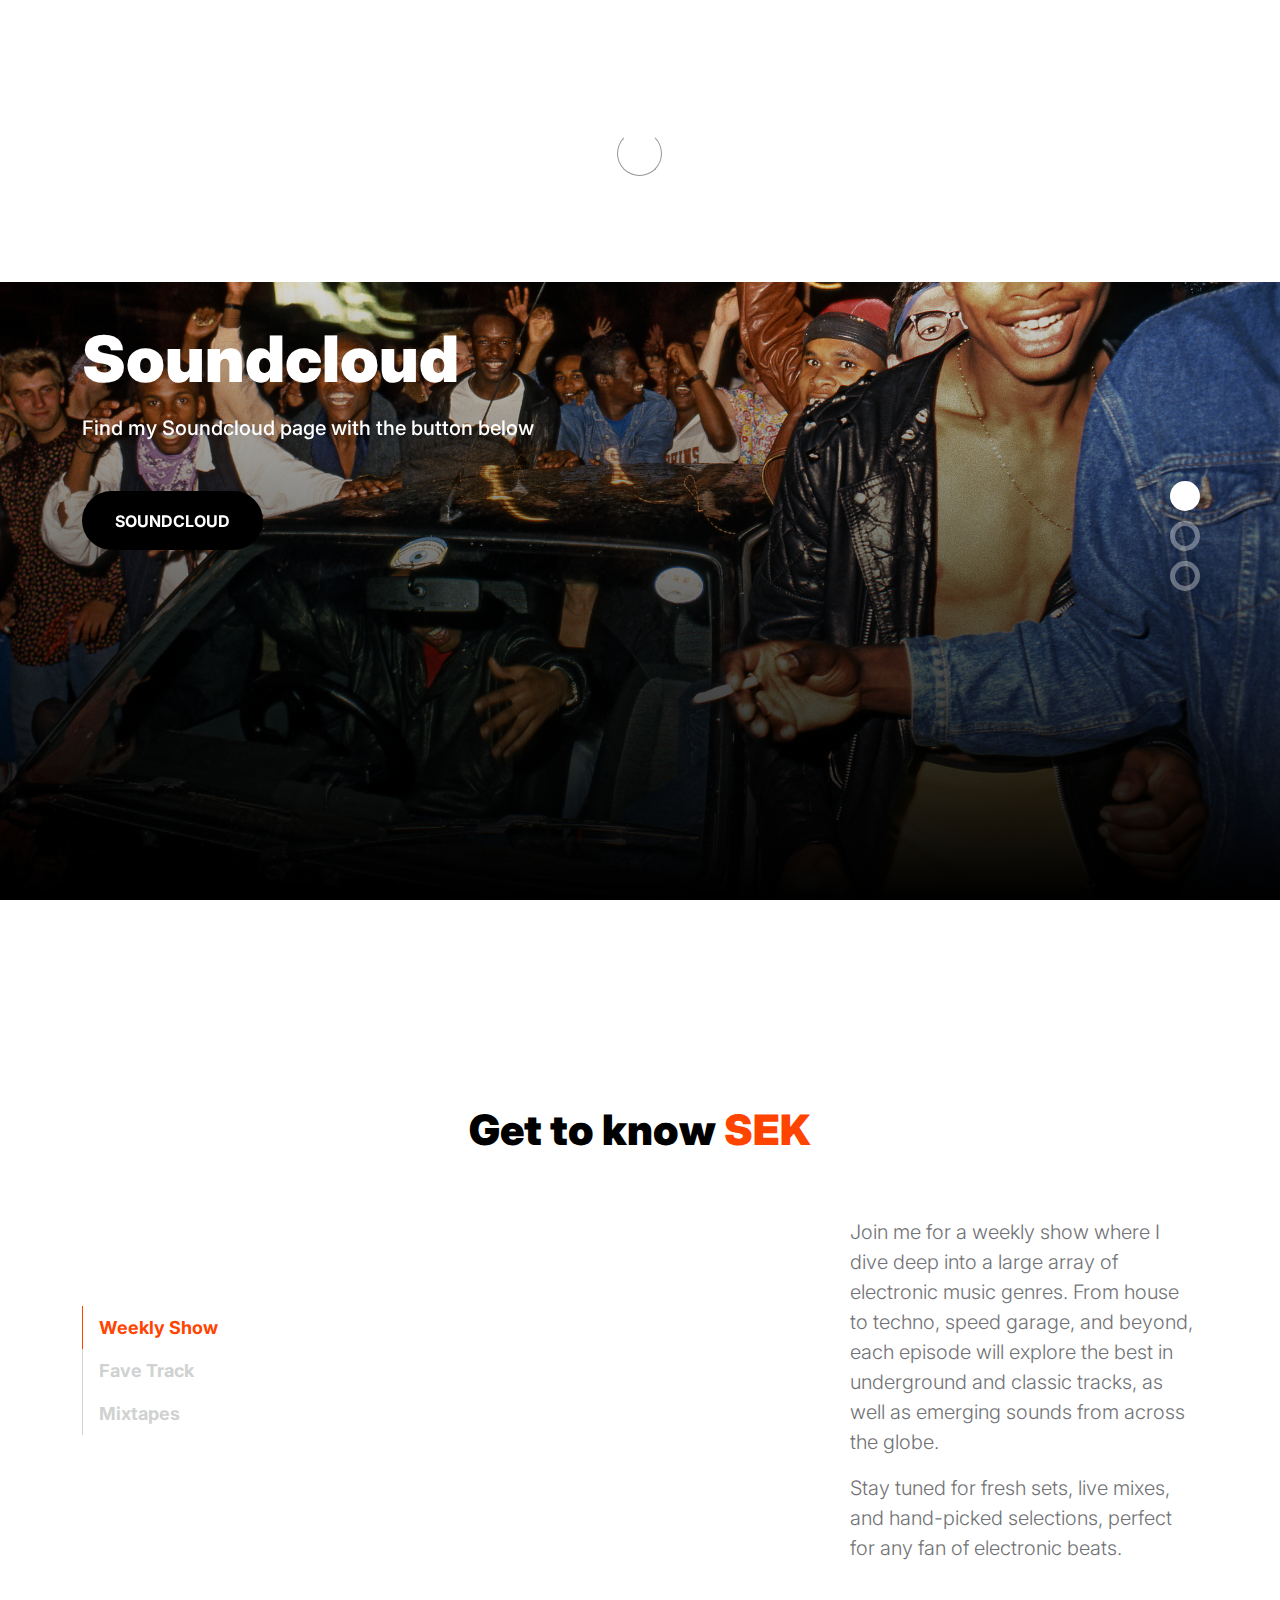
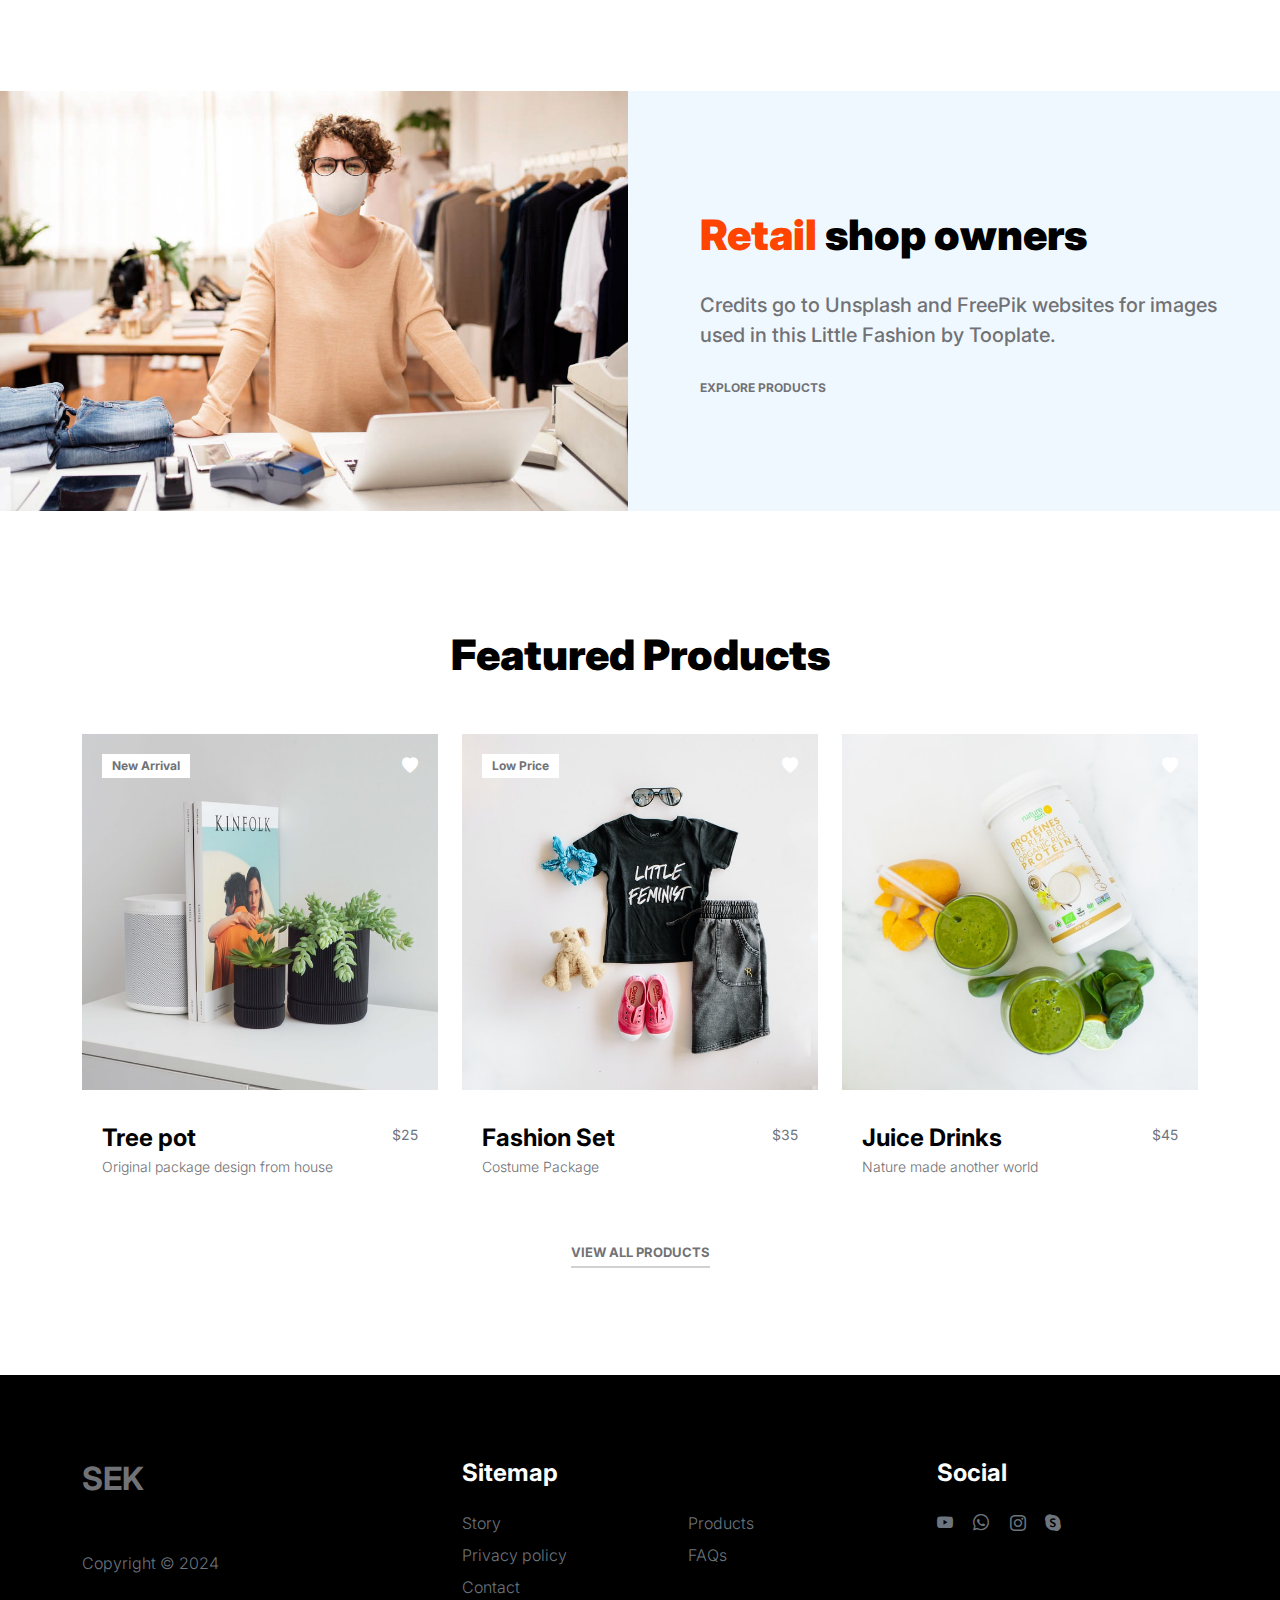
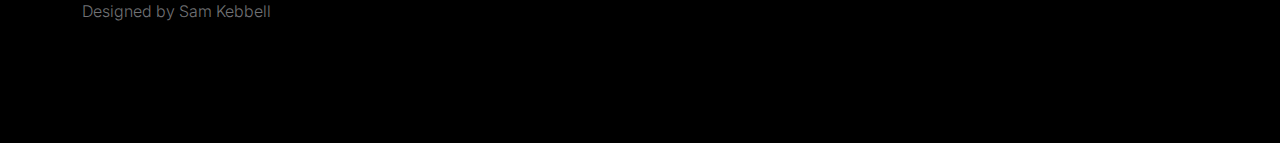
==== index.html @ 6dd2c9bd "Updates" ====
<!doctype html>
<html lang="en">
    <head>
        <meta charset="utf-8">
        <meta name="viewport" content="width=device-width, initial-scale=1">

        <meta name="description" content="">
        <meta name="author" content="">

        <title>My Music Page</title>

        <!-- CSS FILES -->
        <link rel="preconnect" href="https://fonts.googleapis.com">

        <link rel="preconnect" href="https://fonts.gstatic.com" crossorigin>

        <link href="https://fonts.googleapis.com/css2?family=Inter:wght@100;300;400;700;900&display=swap" rel="stylesheet">

        <link href="css/bootstrap.min.css" rel="stylesheet">
        <link href="css/bootstrap-icons.css" rel="stylesheet">

        <link rel="stylesheet" href="css/slick.css"/>

        <link href="css/tooplate-little-fashion.css" rel="stylesheet">
<!--

Tooplate 2127 Little Fashion

https://www.tooplate.com/view/2127-little-fashion

-->
    </head>
    
    <body>

        <section class="preloader">
            <div class="spinner">
                <span class="sk-inner-circle"></span>
            </div>
        </section>
    
        <main>

            <nav class="navbar navbar-expand-lg">
                <div class="container">
                    <button class="navbar-toggler" type="button" data-bs-toggle="collapse" data-bs-target="#navbarNav" aria-controls="navbarNav" aria-expanded="false" aria-label="Toggle navigation">
                        <span class="navbar-toggler-icon"></span>
                    </button>

                    <a class="navbar-brand" href="index.html">
                        <strong><span>SEK</span></strong>
                    </a>

                    <div class="d-lg-none">
                        <a href="sign-in.html" class="bi-person custom-icon me-3"></a>

                        <a href="product-detail.html" class="bi-bag custom-icon"></a>
                    </div>

                    <div class="collapse navbar-collapse" id="navbarNav">
                        <ul class="navbar-nav mx-auto">
                            <li class="nav-item">
                                <a class="nav-link active" href="index.html">Home</a>
                            </li>

                            <li class="nav-item">
                                <a class="nav-link" href="about.html">Story</a>
                            </li>

                            <li class="nav-item">
                                <a class="nav-link" href="products.html">Products</a>
                            </li>

                            <li class="nav-item">
                                <a class="nav-link" href="faq.html">FAQs</a>
                            </li>

                            <li class="nav-item">
                                <a class="nav-link" href="contact.html">Contact</a>
                            </li>
                        </ul>

                        <div class="d-none d-lg-block">
                            <a href="sign-in.html" class="bi-person custom-icon me-3"></a>

                            <a href="product-detail.html" class="bi-bag custom-icon"></a>
                        </div>
                    </div>
                </div>
            </nav>

            <section class="slick-slideshow">   
                <div class="slick-custom">
                    <img src="images/slideshow/1988-Trip_-Street-Party-Car-1.jpg" class="img-fluid" alt="">

                    <div class="slick-bottom">
                        <div class="container">
                            <div class="row">
                                <div class="col-lg-6 col-10">
                                    <section>
                                        <h1 class="slick-title">Soundcloud</h1>
                                    
                                        <p class="lead text-white mt-lg-3 mb-lg-5">Find my Soundcloud page with the button below</p>
                                    
                                        <a href="#" class="btn custom-btn" onclick="window.open('https://soundcloud.com/s_3_k', '_blank'); return false;">Soundcloud</a>
                                    </section>
                                    
                                </div>
                            </div>
                        </div>
                    </div>
                </div>

                <div class="slick-custom">
                    <img src="images/slideshow/first-pearl-jam-show.jpg" class="img-fluid" alt="">

                    <div class="slick-bottom">
                        <div class="container">
                            <div class="row">
                                <div class="col-lg-6 col-10">
                                    <section>
                                    <h1 class="slick-title">Spotify</h1>

                                    <p class="lead text-white mt-lg-3 mb-lg-5">Find my Spotify page with the button below</p>

                                    <a href="#" class="btn custom-btn" onclick="window.open('https://open.spotify.com/user/1151261886?si=0fbe568bf92e4d3b', '_blank'); return false;">Spotify</a>
                                </section>
                                </div>
                            </div>
                        </div>
                    </div>
                </div>

                <div class="slick-custom">
                    <img src="images/slideshow/an-interior-shot-of-a-retro-record-store-with-shelves-filled-with-vinyl-records-from-the-1960s-evoking-nostalgia-and-capturing-the-music-culture-of-the-time-generative-ai-photo.jpeg" class="img-fluid" alt="">

                    <div class="slick-bottom">
                        <div class="container">
                            <div class="row">
                                <div class="col-lg-6 col-10">
                                    <section>
                                    <h1 class="slick-title">Discogs</h1>

                                    <p class="lead text-white mt-lg-3 mb-lg-5">Find my Discogs page with the button below</p>

                                    <a href="#" class="btn custom-btn" onclick="window.open('https://www.discogs.com/user/Ramb0/collection', '_blank'); return false;">Discogs</a>
                                </section>
                                </div>
                            </div>
                        </div>
                    </div>
                </div>

            </section>

            <section class="about section-padding">
                <div class="container">
                    <div class="row">

                        <div class="col-12 text-center">
                            <h2 class="mb-5">Get to know <span>SEK</span></h2>
                        </div>

                        <div class="col-lg-2 col-12 mt-auto mb-auto">
                            <ul class="nav nav-pills mb-5 mx-auto justify-content-center align-items-center" id="pills-tab" role="tablist">
                                <li class="nav-item" role="presentation">
                                    <button class="nav-link active" id="pills-home-tab" data-bs-toggle="pill" data-bs-target="#pills-home" type="button" role="tab" aria-controls="pills-home" aria-selected="true">Weekly Show</button>
                                </li>

                                <li class="nav-item" role="presentation">
                                    <button class="nav-link" id="pills-youtube-tab" data-bs-toggle="pill" data-bs-target="#pills-youtube" type="button" role="tab" aria-controls="pills-youtube" aria-selected="true">Fave Track</button>
                                </li>

                                <li class="nav-item" role="presentation">
                                    <button class="nav-link" id="pills-skill-tab" data-bs-toggle="pill" data-bs-target="#pills-skill" type="button" role="tab" aria-controls="pills-skill" aria-selected="false">Mixtapes</button>
                                </li>
                            </ul>
                        </div>

                        <div class="col-lg-10 col-12">
                            <div class="tab-content mt-2" id="pills-tabContent">
                                <div class="tab-pane fade show active" id="pills-home" role="tabpanel" aria-labelledby="pills-home-tab">

                                    <div class="row">
                                        <div class="col-lg-7 col-12">
                                            <iframe width="100%" height="350" scrolling="no" frameborder="no" allow="autoplay" src="https://w.soundcloud.com/player/?url=https%3A//api.soundcloud.com/playlists/1648347829&color=%233f3933&auto_play=false&hide_related=false&show_comments=true&show_user=true&show_reposts=false&show_teaser=true&visual=true"></iframe>
                                            <div style="font-size: 10px; color: #cccccc; line-break: anywhere; word-break: normal; overflow: hidden; white-space: nowrap; text-overflow: ellipsis; font-family: Interstate, Lucida Grande, Lucida Sans Unicode, Lucida Sans, Garuda, Verdana, Tahoma, sans-serif; font-weight: 100;">

                                            </div>
                                        </div>
                                        

                                        <div class="col-lg-5 col-12">
                                            <div class="d-flex flex-column h-100 ms-lg-4 mt-lg-0 mt-5">

                                                <p>Join me for a weekly show where I dive deep into a large array of electronic music genres. From house to techno, speed garage, and beyond, each episode will explore the best in underground and classic tracks, as well as emerging sounds from across the globe.</p>

                                                <p>Stay tuned for fresh sets, live mixes, and hand-picked selections, perfect for any fan of electronic beats.</p>
                                            </div>
                                        </div>
                                    </div>
                                </div>

                                <div class="tab-pane fade" id="pills-youtube" role="tabpanel" aria-labelledby="pills-youtube-tab">

                                    <div class="row">
                                        <div class="col-lg-7 col-12">
                                            <div class="ratio ratio-16x9">
                                                <iframe width="100%" height="350" src="https://www.youtube.com/embed/EjZq9zsim8I?si=dkfr0LNSSMLpDU8C" title="YouTube video player" frameborder="0" allow="accelerometer; autoplay; clipboard-write; encrypted-media; gyroscope; picture-in-picture; web-share" referrerpolicy="strict-origin-when-cross-origin" allowfullscreen></iframe>
                                            </div>
                                        </div>

                                        <div class="col-lg-5 col-12">
                                            <div class="d-flex flex-column h-100 ms-lg-4 mt-lg-0 mt-5">

                                                <p>Every week, I’ll be sharing my favorite track, handpicked from the latest releases and timeless classics across various electronic music genres.</p>

                                                <p>Stay tuned for fresh sounds, as I update this space with my top track of the week, featuring everything from house and techno to speed garage and beyond.</p>

                                            </div>
                                        </div>
                                    </div>
                                </div>

                                <div class="tab-pane fade" id="pills-skill" role="tabpanel" aria-labelledby="pills-skill-tab">
                                    <div class="row">
                                        <div class="col-lg-7 col-12">
                                            <iframe width="100%" height="350" scrolling="no" frameborder="no" allow="autoplay" src="https://w.soundcloud.com/player/?url=https%3A//api.soundcloud.com/playlists/1855597362&color=%233f3933&auto_play=false&hide_related=false&show_comments=true&show_user=true&show_reposts=false&show_teaser=true&visual=true"></iframe><div style="font-size: 10px; color: #cccccc;line-break: anywhere;word-break: normal;overflow: hidden;white-space: nowrap;text-overflow: ellipsis; font-family: Interstate,Lucida Grande,Lucida Sans Unicode,Lucida Sans,Garuda,Verdana,Tahoma,sans-serif;font-weight: 100;"><a href="https://soundcloud.com/s_3_k" title="sek" target="_blank" style="color: #cccccc; text-decoration: none;">sek</a> · <a href="https://soundcloud.com/s_3_k/sets/more-mixes" title="More Mixes" target="_blank" style="color: #cccccc; text-decoration: none;">More Mixes</a></div>
                                        </div>

                                        <div class="col-lg-5 col-12">
                                            <div class="d-flex flex-column h-100 ms-lg-4 mt-lg-0 mt-5">
                                                

                                                <p>This is a curated selection of my favorite mixes from some of my favorite DJs, producers, and artists.</p>


                                                

                                            </div>
                                        </div>
                                    </div>
                                </div>

                            </div>
                        </div>

                    </div>
                </div>
            </section>

            <section class="front-product">
                <div class="container-fluid p-0">
                    <div class="row align-items-center">

                        <div class="col-lg-6 col-12">
                            <img src="images/retail-shop-owner-mask-social-distancing-shopping.jpg" class="img-fluid" alt="">
                        </div>

                        <div class="col-lg-6 col-12">
                            <div class="px-5 py-5 py-lg-0">
                                
                                <h2 class="mb-4"><span>Retail</span> shop owners</h2>

                                <p class="lead mb-4">Credits go to Unsplash and FreePik websites for images used in this Little Fashion by Tooplate.</p>

                                <a href="products.html" class="custom-link">
                                    Explore Products
                                    <i class="bi-arrow-right ms-2"></i>
                                </a>
                            </div>
                        </div>

                    </div>
                </div>
            </section>

            <section class="featured-product section-padding">
                <div class="container">
                    <div class="row">
                        
                        <div class="col-12 text-center">
                            <h2 class="mb-5">Featured Products</h2>
                        </div>

                        <div class="col-lg-4 col-12 mb-3">
                            <div class="product-thumb">
                                <a href="product-detail.html">
                                    <img src="images/product/evan-mcdougall-qnh1odlqOmk-unsplash.jpeg" class="img-fluid product-image" alt="">
                                </a>

                                <div class="product-top d-flex">
                                    <span class="product-alert me-auto">New Arrival</span>

                                    <a href="#" class="bi-heart-fill product-icon"></a>
                                </div>

                                <div class="product-info d-flex">
                                    <div>
                                        <h5 class="product-title mb-0">
                                            <a href="product-detail.html" class="product-title-link">Tree pot</a>
                                        </h5>

                                        <p class="product-p">Original package design from house</p>
                                    </div>

                                    <small class="product-price text-muted ms-auto mt-auto mb-5">$25</small>
                                </div>
                            </div>
                        </div>

                        <div class="col-lg-4 col-12 mb-3">
                            <div class="product-thumb">
                                <a href="product-detail.html">
                                    <img src="images/product/jordan-nix-CkCUvwMXAac-unsplash.jpeg" class="img-fluid product-image" alt="">
                                </a>

                                <div class="product-top d-flex">
                                    <span class="product-alert">Low Price</span>

                                    <a href="#" class="bi-heart-fill product-icon ms-auto"></a>
                                </div>

                                <div class="product-info d-flex">
                                    <div>
                                        <h5 class="product-title mb-0">
                                            <a href="product-detail.html" class="product-title-link">Fashion Set</a>
                                        </h5>

                                        <p class="product-p">Costume Package</p>
                                    </div>

                                    <small class="product-price text-muted ms-auto mt-auto mb-5">$35</small>
                                </div>
                            </div>
                        </div>

                        <div class="col-lg-4 col-12">
                            <div class="product-thumb">
                                <a href="product-detail.html">
                                    <img src="images/product/nature-zen-3Dn1BZZv3m8-unsplash.jpeg" class="img-fluid product-image" alt="">
                                </a>

                                <div class="product-top d-flex">
                                    <a href="#" class="bi-heart-fill product-icon ms-auto"></a>
                                </div>

                                <div class="product-info d-flex">
                                    <div>
                                        <h5 class="product-title mb-0">
                                            <a href="product-detail.html" class="product-title-link">Juice Drinks</a>
                                        </h5>

                                        <p class="product-p">Nature made another world</p>
                                    </div>

                                    <small class="product-price text-muted ms-auto mt-auto mb-5">$45</small>
                                </div>
                            </div>
                        </div>

                        <div class="col-12 text-center">
                            <a href="products.html" class="view-all">View All Products</a>
                        </div>

                    </div>
                </div>
            </section>

        </main>

        <footer class="site-footer">
            <div class="container">
                <div class="row">

                    <div class="col-lg-3 col-10 me-auto mb-4">
                        <h4 class="text-white mb-3"><a href="index.html">SEK</a></h4>
                        <p class="copyright-text text-muted mt-lg-5 mb-4 mb-lg-0">Copyright © 2024</p>
                        <br>
                        <p class="copyright-text">Designed by Sam Kebbell</p>
                    </div>

                    <div class="col-lg-5 col-8">
                        <h5 class="text-white mb-3">Sitemap</h5>

                        <ul class="footer-menu d-flex flex-wrap">
                            <li class="footer-menu-item"><a href="about.html" class="footer-menu-link">Story</a></li>

                            <li class="footer-menu-item"><a href="#" class="footer-menu-link">Products</a></li>

                            <li class="footer-menu-item"><a href="#" class="footer-menu-link">Privacy policy</a></li>

                            <li class="footer-menu-item"><a href="#" class="footer-menu-link">FAQs</a></li>

                            <li class="footer-menu-item"><a href="#" class="footer-menu-link">Contact</a></li>
                        </ul>
                    </div>

                    <div class="col-lg-3 col-4">
                        <h5 class="text-white mb-3">Social</h5>

                        <ul class="social-icon">

                            <li><a href="#" class="social-icon-link bi-youtube"></a></li>

                            <li><a href="#" class="social-icon-link bi-whatsapp"></a></li>

                            <li><a href="#" class="social-icon-link bi-instagram"></a></li>

                            <li><a href="#" class="social-icon-link bi-skype"></a></li>
                        </ul>
                    </div>

                </div>
            </div>
        </footer>

        <!-- JAVASCRIPT FILES -->
        <script src="js/jquery.min.js"></script>
        <script src="js/bootstrap.bundle.min.js"></script>
        <script src="js/Headroom.js"></script>
        <script src="js/jQuery.headroom.js"></script>
        <script src="js/slick.min.js"></script>
        <script src="js/custom.js"></script>

    </body>
</html>
---- css/tooplate-little-fashion.css ----
/*

Tooplate 2127 Little Fashion

https://www.tooplate.com/view/2127-little-fashion

*/


/*---------------------------------------
  CUSTOM PROPERTIES ( VARIABLES )             
-----------------------------------------*/
:root {
  --white-color:                #FFFFFF;
  --primary-color:              #FF4400;
  --section-bg-color:           #f0f8ff;
  --dark-color:                 #000000;
  --grey-color:                 #d0d1d1;
  --p-color:                    #717275;

  --body-font-family:           'Inter', sans-serif;

  --h5-font-size:               24px;
  --p-font-size:                20px;
  --copyright-text-font-size:   16px;
  --product-link-font-size:     14px;
  --custom-link-font-size:      12px;

  --font-weight-thin:           100;
  --font-weight-light:          300;
  --font-weight-normal:         400;
  --font-weight-bold:           700;
  --font-weight-black:          900;
}

body,
html {
  height: 100%;
}

html {
  scroll-behavior: smooth;
}

@media screen and (prefers-reduced-motion: reduce) {
  html {
    scroll-behavior: auto;
  }
}

body {
    background: var(--white-color);
    font-family: var(--body-font-family);    
    position: relative;
}

/*---------------------------------------
  TYPOGRAPHY               
-----------------------------------------*/

h2,
h3,
h4,
h5,
h6 {
  color: var(--dark-color);
  line-height: inherit;
}

h1,
h2,
h3,
h4,
h5,
h6 {
  font-weight: var(--font-weight-bold);
}

h1,
h2 {
  font-weight: var(--font-weight-black);
}

h1 {
  font-size: 64px;
  line-height: normal;
}

h2 {
  font-size: 42px;
}

h3 {
  font-size: 36px;
}

h4 {
  font-size: 32px;
}

h5 {
  font-size: 24px;
}

h6 {
  font-size: 20px;
}

p {
  color: var(--p-color);
  font-size: var(--p-font-size);
  font-weight: var(--font-weight-light);
}

a, 
button {
  touch-action: manipulation;
  transition: all 0.3s;
}

a {
  color: var(--p-color);
  text-decoration: none;
}

a:hover {
  color: var(--primary-color);
}

.text-primary {
  color: var(--primary-color) !important;
}

::selection {
  background: var(--primary-color);
  color: var(--white-color);
}

/*---------------------------------------
  CUSTOM LINK               
-----------------------------------------*/
.custom-link {
  color: var(--p-color);
  font-size: var(--custom-link-font-size);
  font-weight: var(--font-weight-bold);
  text-transform: uppercase;
  position: relative;
}

.custom-link i {
  position: absolute;
  opacity: 0;
  bottom: 0;
  left: 100%;
  transition: all 0.3s;
  line-height: normal;
}

.custom-link:hover i {
  opacity: 1;
  left: 101%;
}

.lead {
  font-size: 1.25rem;

  font-weight: 500;
}

b,
strong {
  font-weight: var(--font-weight-bold);
}

/*---------------------------------------
  PRE LOADER               
-----------------------------------------*/
.preloader {
  position: fixed;
  top: 0;
  left: 0;
  width: 100%;
  height: 100%;
  z-index: 99999;
  display: flex;
  flex-flow: row nowrap;
  justify-content: center;
  align-items: center;
  background: none repeat scroll 0 0 var(--white-color);
}

.spinner {
  border: 1px solid transparent;
  border-radius: 5px;
  position: relative;
}

.spinner::before {
  content: '';
  box-sizing: border-box;
  position: absolute;
  top: 50%;
  left: 50%;
  width: 45px;
  height: 45px;
  margin-top: -10px;
  margin-left: -23px;
  border-radius: 50%;
  border: 1px solid #959595;
  border-top-color: var(--white-color);
  animation: spinner .9s linear infinite;
}

@keyframes spinner {
  to {transform: rotate(360deg);}
}

/*---------------------------------------
  CUSTOM BUTTON & ICON              
-----------------------------------------*/
.custom-btn {
  background: var(--dark-color);
  border-radius: 50px;
  color: var(--white-color);
  font-size: var(--copyright-text-font-size);
  text-transform: uppercase;
  padding: 16.50px 20px;
}

.social-btn {
  background: transparent;
  border: 1px solid var(--grey-color);
  color: var(--dark-color);
  text-transform: none;
}

.social-btn:hover {
  border-color: transparent;
}

.cart-form-select {
  border-radius: 0;
  padding-top: 15px;
  padding-bottom: 15px;
}

.cart-btn {
  border-radius: 0;
  width: 100%;
  font-size: var(--product-link-font-size);
}

.custom-btn:hover,
.slick-slideshow .custom-btn:hover {
  background: var(--primary-color);
  color: var(--white-color);
}

.custom-icon {
  color: var(--p-color);
  font-size: 24px;
}

.custom-icon {
  display: inline-block;
  vertical-align: middle;
}

.bi-bag.custom-icon {
  font-size: 17px;
}

.featured-icon {
  color: var(--grey-color);
  font-size: 52px;
}

/*---------------------------------------
  DIV SEPARATOR               
-----------------------------------------*/
.div-separator {
  position: relative;
}

.div-separator::before {
  content: "";
  height: 1px;
  background: var(--grey-color);
  display: block;
  width: 100%;
}

.div-separator span {
  position: absolute;
  top: 50%;
  margin-left: -22.5px;
  left: 50%;
  text-align: center;
  background: var(--white-color);
  margin-top: -11px;
  color: var(--dark-color);
  font-weight: var(--font-weight-bold);
  font-size: 14px;
  width: 35px;
  text-transform: uppercase;
}

/*---------------------------------------
  FULL IMAGE               
-----------------------------------------*/
.full-image-img {
  display: block;
  position: absolute;
  z-index: -1;
  right: 0;
  width: 100%;
  bottom: -120px;
  min-width: 650px;
}

@media (min-width: 1600px) {
  .full-image-img {
    bottom: -200px;
  }
}

/*---------------------------------------
  NAVIGATION               
-----------------------------------------*/
.navbar {
  background: var(--white-color);
  position: fixed;
  top: 0;
  right: 0;
  left: 0;
  padding: 25px 0;
  z-index: 2;
  will-change: transform;
  transition: transform 300ms linear;
}

.navbar span, h2 span, h4 span {
	color: var(--primary-color);
}

.navbar.headroom--not-top {
  padding: 20px 0;
}

.headroom--pinned {
  transform: translate(0, 0);
}

.headroom--unpinned {
  transform: translate(0, -150%);
}

.navbar-brand {
  color: var(--dark-color);
  font-size: 24px;
  font-weight: var(--font-weight-light);
  margin: 0;
  padding: 0;
}

.navbar-expand-lg .navbar-nav .nav-link {
  display: inline-block;
  padding: 0;
  margin-right: 1.5rem;
  margin-left: 1.5rem;
}

.nav-link {
  color: var(--p-color);
  font-size: 16px;
  position: relative;
}

.navbar .nav-link::after {
  position: absolute;
  top: 100%;
  left: 0;
  width: 100%;
  height: 2px;
  background: var(--grey-color);
  content: '';
  opacity: 0;
  -webkit-transition: opacity 0.3s, -webkit-transform 0.3s;
  -moz-transition: opacity 0.3s, -moz-transform 0.3s;
  transition: opacity 0.3s, transform 0.3s;
  -webkit-transform: translateY(10px);
  -moz-transform: translateY(10px);
  transform: translateY(10px);
}

.navbar .nav-link.active::after, 
.navbar .nav-link:hover::after {
  opacity: 1;
  -webkit-transform: translateY(0px);
  -moz-transform: translateY(0px);
  transform: translateY(0px);
}

.navbar .nav-link.active,
.navbar .nav-link:hover {
  color: var(--primary-color);
}

.nav-link:focus, 
.nav-link:hover {
  color: var(--p-color);
}

.navbar-toggler {
  border: 0;
  padding: 0;
  cursor: pointer;
  margin: 0;
  width: 30px;
  height: 35px;
  outline: none;
}

.navbar-toggler:focus {
  outline: none;
  box-shadow: none;
}

.navbar-toggler[aria-expanded="true"] .navbar-toggler-icon {
  background: transparent;
}

.navbar-toggler[aria-expanded="true"] .navbar-toggler-icon:before,
.navbar-toggler[aria-expanded="true"] .navbar-toggler-icon:after {
  transition: top 300ms 50ms ease, -webkit-transform 300ms 350ms ease;
  transition: top 300ms 50ms ease, transform 300ms 350ms ease;
  transition: top 300ms 50ms ease, transform 300ms 350ms ease, -webkit-transform 300ms 350ms ease;
  top: 0;
}

.navbar-toggler[aria-expanded="true"] .navbar-toggler-icon:before {
  transform: rotate(45deg);
}

.navbar-toggler[aria-expanded="true"] .navbar-toggler-icon:after {
  transform: rotate(-45deg);
}

.navbar-toggler .navbar-toggler-icon {
  background: var(--dark-color);
  transition: background 10ms 300ms ease;
  display: block;
  width: 30px;
  height: 2px;
  position: relative;
}

.navbar-toggler .navbar-toggler-icon::before,
.navbar-toggler .navbar-toggler-icon::after {
  transition: top 300ms 350ms ease, -webkit-transform 300ms 50ms ease;
  transition: top 300ms 350ms ease, transform 300ms 50ms ease;
  transition: top 300ms 350ms ease, transform 300ms 50ms ease, -webkit-transform 300ms 50ms ease;
  position: absolute;
  right: 0;
  left: 0;
  background: var(--dark-color);
  width: 30px;
  height: 2px;
  content: '';
}

.navbar-toggler .navbar-toggler-icon:before {
  top: -8px;
}

.navbar-toggler .navbar-toggler-icon:after {
  top: 8px;
}

/*---------------------------------------
  SITE HEADER              
-----------------------------------------*/
.site-header {
  background-color: var(--section-bg-color);
  position: relative;
  overflow: hidden;
  margin-top: 86px;
}

.site-header.section-padding {
  padding-top: 7rem;
  padding-bottom: 7rem;
}

.site-header.section-padding-img {
  padding-top: 10rem;
  padding-bottom: 10rem;
}

.header-image {
  position: absolute;
  top: 0;
  right: 0;
  width: 50%;
  height: 100%;
  object-fit: cover;
}

/*---------------------------------------
  SLICK SLIDESHOW               
-----------------------------------------*/
@media (min-width: 992px) {
  .slick-slideshow {
    height: 100vh;
  }
}

.slick-slideshow {
  margin-top: 86px;
}

.slick-title {
  color: var(--white-color);
}

.slick-custom {
  position: relative;
}

.slick-custom img {
  width: 100%;
  object-fit: cover;
}

.slick-bottom {
  background: linear-gradient(to top, var(--dark-color), transparent 90%);
  position: absolute;
  z-index: 2;
  bottom: 0;
  right: 0;
  left: 0;
  width: 100%;
  height: 100%;
}

.slick-bottom .container {
  position: absolute;
  top: 40%;
  left: 50%;
  transform: translate(-50%, -40%);
}

.slick-overlay {
  background: linear-gradient(to top, #000, transparent 120%);
  position: absolute;
  top: 0;
  right: 0;
  bottom: 0;
  left: 0;
}

.slick-slideshow .custom-btn {
  font-weight: var(--font-weight-bold);
  display: inline-block;
  padding-right: 32px;
  padding-left: 32px;
}

@media (min-width: 576px) {
  .slick-slideshow .slick-dots {
    max-width: 540px;
  }
}

@media (min-width: 768px) {
  .slick-slideshow .slick-dots {
    max-width: 720px;
  }
}

@media (min-width: 992px) {
  .slick-slideshow .slick-dots {
    max-width: 960px;
  }
}

@media (min-width: 1200px) {
  .slick-slideshow .slick-dots {
    max-width: 1140px;
  }
}

@media (min-width: 1400px) {
  .slick-slideshow .slick-dots {
    max-width: 1320px;
  }
}

.slick-slideshow .slick-dots {
  position: absolute;
  z-index: 2;
  top: 50%;
  left: 0;
  right: 0;
  transform: translate(0, -50%);
  margin: 0 auto;
  padding: 0;
}

.slick-slideshow .slick-dots li {
  background: transparent;
  border: 5px solid rgba(255, 255, 255, 0.35);
  border-radius: 100%;
  display: block;
  width: 30px;
  height: 30px;
  margin: 10px;
  padding: 5px;
  margin-left: auto;
  cursor: pointer;
}

.slick-slideshow .slick-dots button {
  background: transparent;
  border: none;
  color: transparent;
  display: block;
  width: 100%;
  height: 0;
  margin: 0;
  padding: 0;
  outline: none;
  height: 0;
}

.slick-slideshow .slick-dots li:hover,
.slick-slideshow .slick-dots .slick-active {
  background: var(--white-color);
}

/*---------------------------------------
  CUSTOM CIRCLE IMAGES               
-----------------------------------------*/

.custom-circle-image {
  border-radius: 100px;
  width: 55px;
  height: 55px;
}

.custom-circle-image.team-image {
  width: 85px;
  height: 85px;
}

/*---------------------------------------
  TESTIMONIAL               
-----------------------------------------*/
.slick-testimonial .slick-list,
.slick-testimonial .slick-track {
  height: 100%;
}

.slick-testimonial {
  margin: auto;
}

.slick-testimonial-caption {
  quotes: '❝' '❞';
  position: relative;
  padding: 5rem 7rem;
}

.slick-testimonial-caption::before {
  content: open-quote;
  display: inline-block;
  color: var(--primary-color);
  font-family: auto;
  font-size: 100px;
  height: 0;
  position: absolute;
  top: 0;
  left: 0;
}

.slick-testimonial .slick-dots {
  text-align: center;
}

.slick-testimonial .slick-dots li {
  background: var(--grey-color);
  display: inline-block;
  vertical-align: top;
  width: 16%;
  height: 1px;
}

.slick-testimonial .slick-dots button {
  background: transparent;
  border: none;
  color: transparent;
  display: block;
  width: 100%;
  height: 0;
  margin: 0;
  padding: 0;
}

.slick-testimonial .slick-dots li:hover,
.slick-testimonial .slick-dots .slick-active {
  background: var(--dark-color);
}

/*---------------------------------------
  SECTION               
-----------------------------------------*/
section {
  content-visibility: auto;
  contain-intrinsic-size: 700px;
}

.section-padding {
  padding-top: 7rem;
  padding-bottom: 7rem;
}

.featured {
  background: var(--section-bg-color);
}

/*---------------------------------------
  ABOUT               
-----------------------------------------*/
.about .nav-pills .nav-item {
  width: 100%;
}

.about .nav-pills .nav-link {
  color: var(--grey-color);
  font-size: 18px;
  font-weight: var(--font-weight-bold);
  border-left: 1px solid var(--grey-color);
  border-radius: 0;
  padding-right: 0;
}

.about .nav-pills .nav-link:hover,
.about .nav-pills .nav-link.active, 
.about .nav-pills .show>.nav-link {
  background: transparent;
  border-left-color: var(--primary-color);
  color: var(--primary-color);
}

/*---------------------------------------
  FAQ ACCORDION               
-----------------------------------------*/
.accordion-item {
  background-color: transparent;
  border-top: 0;
  border-right: 0;
  border-left: 0;
}

.accordion-button {
  background-color: transparent;
  box-shadow: none;
}

.accordion-button:not(.collapsed) {
  background: transparent;
  box-shadow: none;
}

button:focus:not(:focus-visible) {
  border-color: transparent;
  box-shadow: none;
}

.accordion-body {
  border-top: 1px solid rgba(0,0,0,.125);
}

.accordion-button {
  font-size: 1.5rem;
  font-weight: var(--font-weight-normal);
  padding-top: 1.5rem;
  padding-right: 0;
  padding-bottom: 1.5rem;
  padding-left: 0;
}

.accordion-body {
  padding: 2rem 0;
}

/*---------------------------------------
  TEAM MEMBERS               
-----------------------------------------*/
.team {
  background: var(--grey-color);
}

.team-thumb {
  background: var(--white-color);
  position: relative;
  border-radius: .25rem;
  padding: 42px 32px;
}

.team-info {
  width: 100%;
}

.custom-modal-btn {
  background: var(--grey-color);
  color: var(--white-color);
  position: absolute;
  top: 0;
  right: 0;
  bottom: 0;
  margin: auto 32px;
  width: 42px;
  height: 42px;
}

.modal-body {
  padding: 4rem;
}

.modal-header {
  padding-top: 7rem;
  padding-bottom: 5rem;
}

.modal-header .btn-close {
  position: absolute;
  top: 0;
  right: 0;
  font-size: 24px;
  margin: 32px;
}

#cart-modal .modal-header .btn-close {
  z-index: 2;
  margin: 22px;
}

#cart-modal .modal-header {
  border-bottom: 0;
  padding: 0;
}

#cart-modal .modal-footer {
  padding: 2rem 4rem;
}

/*---------------------------------------
  SKILL - PROGRESS BAR               
-----------------------------------------*/
.skill-thumb strong {
  display: inline-block;
  margin-bottom: 6px;
}

.skill-thumb span {
  color: var(--dark-color);
  font-size: 24px;
  font-weight: var(--font-weight-bold);
}

.skill-thumb .progress {
  background: var(--white-color);
  box-shadow: none;
  border-radius: 100px;
  height: 1px;
  margin-bottom: 16px;
}

.skill-thumb .progress .progress-bar-primary {
  background: var(--grey-color);
}

/*---------------------------------------
  PRODUCT               
-----------------------------------------*/
.front-product {
  background: var(--section-bg-color);
}

.product-thumb {
  background: var(--white-color);
  position: relative;
  transition: all 0.5s ease-out;
}

.product-image {
  transition: all 0.5s ease-out;
}

.product-thumb:hover .product-image {
  box-shadow: 0 1rem 3rem rgba(0,0,0,.175);
}

.product-top {
  position: absolute;
  top: 0;
  right: 0;
  left: 0;
  margin: 20px;
}

.product-info {
  padding: 30px 20px;
}

.product-description,
.product-cart-thumb {
  padding: 0 20px;
}

.product-icon {
  color: var(--white-color);
}

.product-title-link {
  color: var(--dark-color);
}

.product-additional-link {
  display: inline-block;
  vertical-align: top;
  font-size: var(--product-link-font-size);
  margin-top: 32px;
  margin-right: 12px;
}

.product-alert {
  background: var(--white-color);
  color: var(--p-color);
  font-size: var(--custom-link-font-size);
  font-weight: var(--font-weight-bold);
  padding: 3px 10px;
}

.product-p {
  font-size: var(--product-link-font-size);
}

.view-all {
  text-transform: uppercase;
  color: var(--p-color);
  font-size: 13px;
  font-weight: var(--font-weight-bold);
  border-bottom: 2px solid var(--grey-color);
  padding-bottom: 6px;
}

/*---------------------------------------
  CONTACT              
-----------------------------------------*/
.contact-info {
  padding: 40px;
}

.contact-form .form-control {
  border-color: var(--grey-color);
  font-weight: var(--font-weight-normal);
}

.form-floating>label {
  color: var(--grey-color);
  font-weight: var(--font-weight-normal);
}

.contact-form button[type='submit'] {
  background: var(--dark-color);
  border: none;
  border-radius: 100px;
  color: var(--white-color);
  font-weight: var(--font-weight-bold);
  text-transform: uppercase;
  padding: 16px;
}

.contact-form button[type='submit']:hover {
  background: var(--primary-color);
}

/*---------------------------------------
  SITE FOOTER               
-----------------------------------------*/
.site-footer {
  background: var(--dark-color);
  padding-top: 5rem;
  padding-bottom: 5rem;
}

.footer-menu {
  margin: 0;
  padding: 0;
}

.footer-menu-item {
  display: block;
  width: 50%;
}

.footer-menu-link {
  color: #6c757d;
  font-weight: var(--font-weight-light);
  display: inline-block;
  vertical-align: top;
  margin-top: 4px;
  margin-bottom: 4px;
}

.site-footer .social-icon-link {
  margin-top: 4px;
}

.site-footer .social-icon-link:hover,
.footer-menu-link:hover {
  color: var(--white-color);
}

.copyright-text {
  font-size: var(--copyright-text-font-size);
}

/*---------------------------------------
  SOCIAL ICON               
-----------------------------------------*/
.social-icon {
  margin: 0;
  padding: 0;
}

.social-icon li {
  list-style: none;
  display: inline-block;
  vertical-align: top;
}

.social-icon-link {
  color: #6c757d;
  font-size: 1rem;
  display: inline-block;
  vertical-align: top;
  margin-bottom: 4px;
  margin-right: 15px;
}

.social-icon-link:hover {
  color: var(--primary-color);
}

/*---------------------------------------
  RESPONSIVE STYLES               
-----------------------------------------*/
@media screen and (max-width: 1200px) {
  h1 {
    font-size: 62px;
  }
}

@media screen and (max-width: 991px) {
  h1 {
    font-size: 42px;
    margin-bottom: 0;
  }

  h2 {
    font-size: 36px;
  }

  h3 {
    font-size: 32px;
  }

  h4 {
    font-size: 28px;
  }

  h5 {
    font-size: 24px;
  }

  h6 {
    font-size: 20px;
  }

  .lead {
    font-size: 16px;
  }

  .navbar-expand-lg .navbar-nav .nav-link {
    margin-top: 1rem;
  }

  .site-header {
    background-position: bottom;
  }

  #cart-modal .modal-header .btn-close {
    margin: 22px 14px;
  }

  .custom-btn {
    font-size: 14px;
    padding: 13.5px 20px;
  }

  .slick-slideshow .custom-btn {
    padding-right: 27px;
    padding-left: 27px;
  }

  .social-login,
  .div-separator {
    width: 75% !important;
  }

  #cart-modal .modal-footer .row {
    width: 100% !important;
  }

  .site-header.section-padding,
  .section-padding {
    padding-top: 4rem;
    padding-bottom: 4rem;
  }

  .site-header-image.section-padding {
    padding-bottom: 0;
  }

  .header-info {
    padding-top: 50px;
    padding-bottom: 100px;
  }

  .header-image {
    position: relative;
    top: auto;
    bottom: 0;
    left: 0;
    width: auto;
    height: auto;
  }

  .slick-testimonial-caption {
    padding: 6rem 3rem 4rem 3rem;
  }

  .slick-slideshow .slick-dots li {
    width: 25px;
    height: 25px;
  }

  .modal-header {
    padding-top: 6rem;
    padding-bottom: 2rem;
  }

  .modal-body {
    padding: 2rem;
  }

  #cart-modal .modal-footer {
    padding-right: 0;
    padding-left: 0;
  }

  #cart-modal .modal-body {
    padding: 4rem 2rem 2rem 2rem;
  }

  .full-image-img {
    bottom: 0;
  }
}
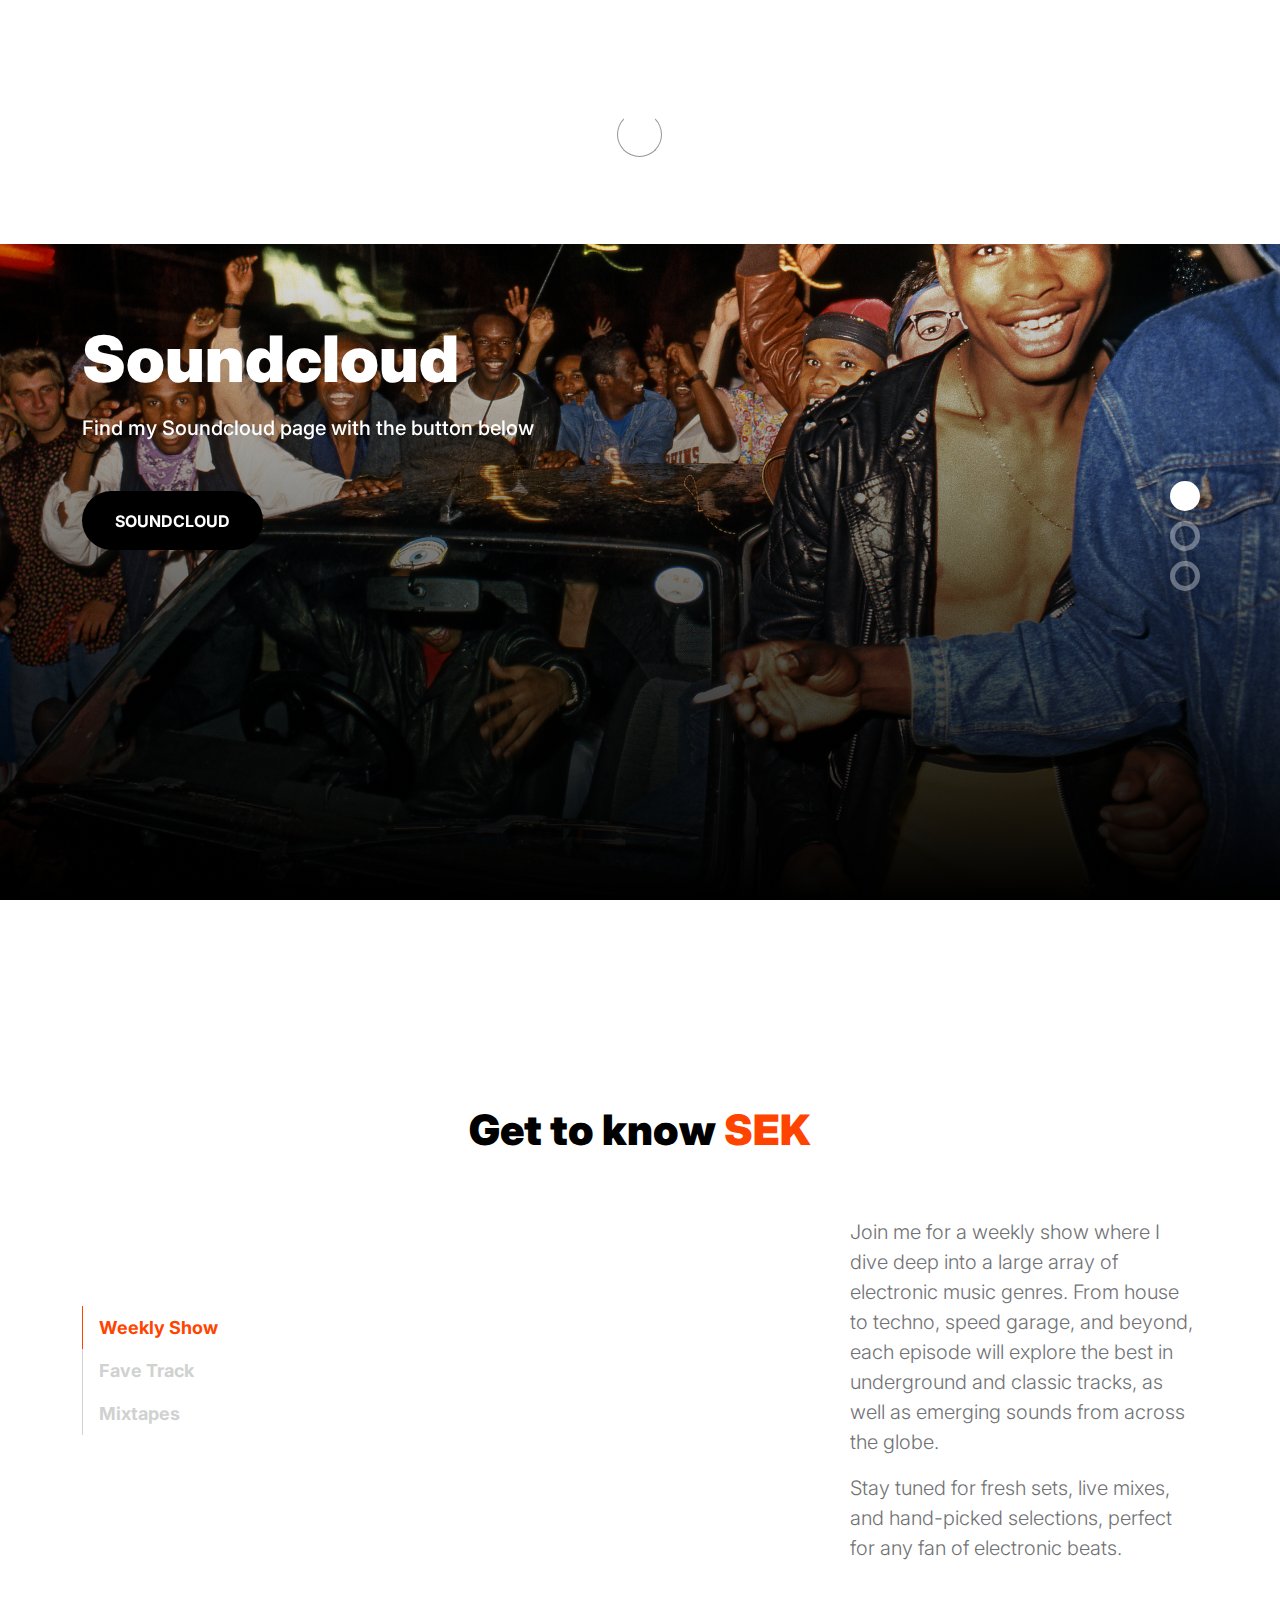
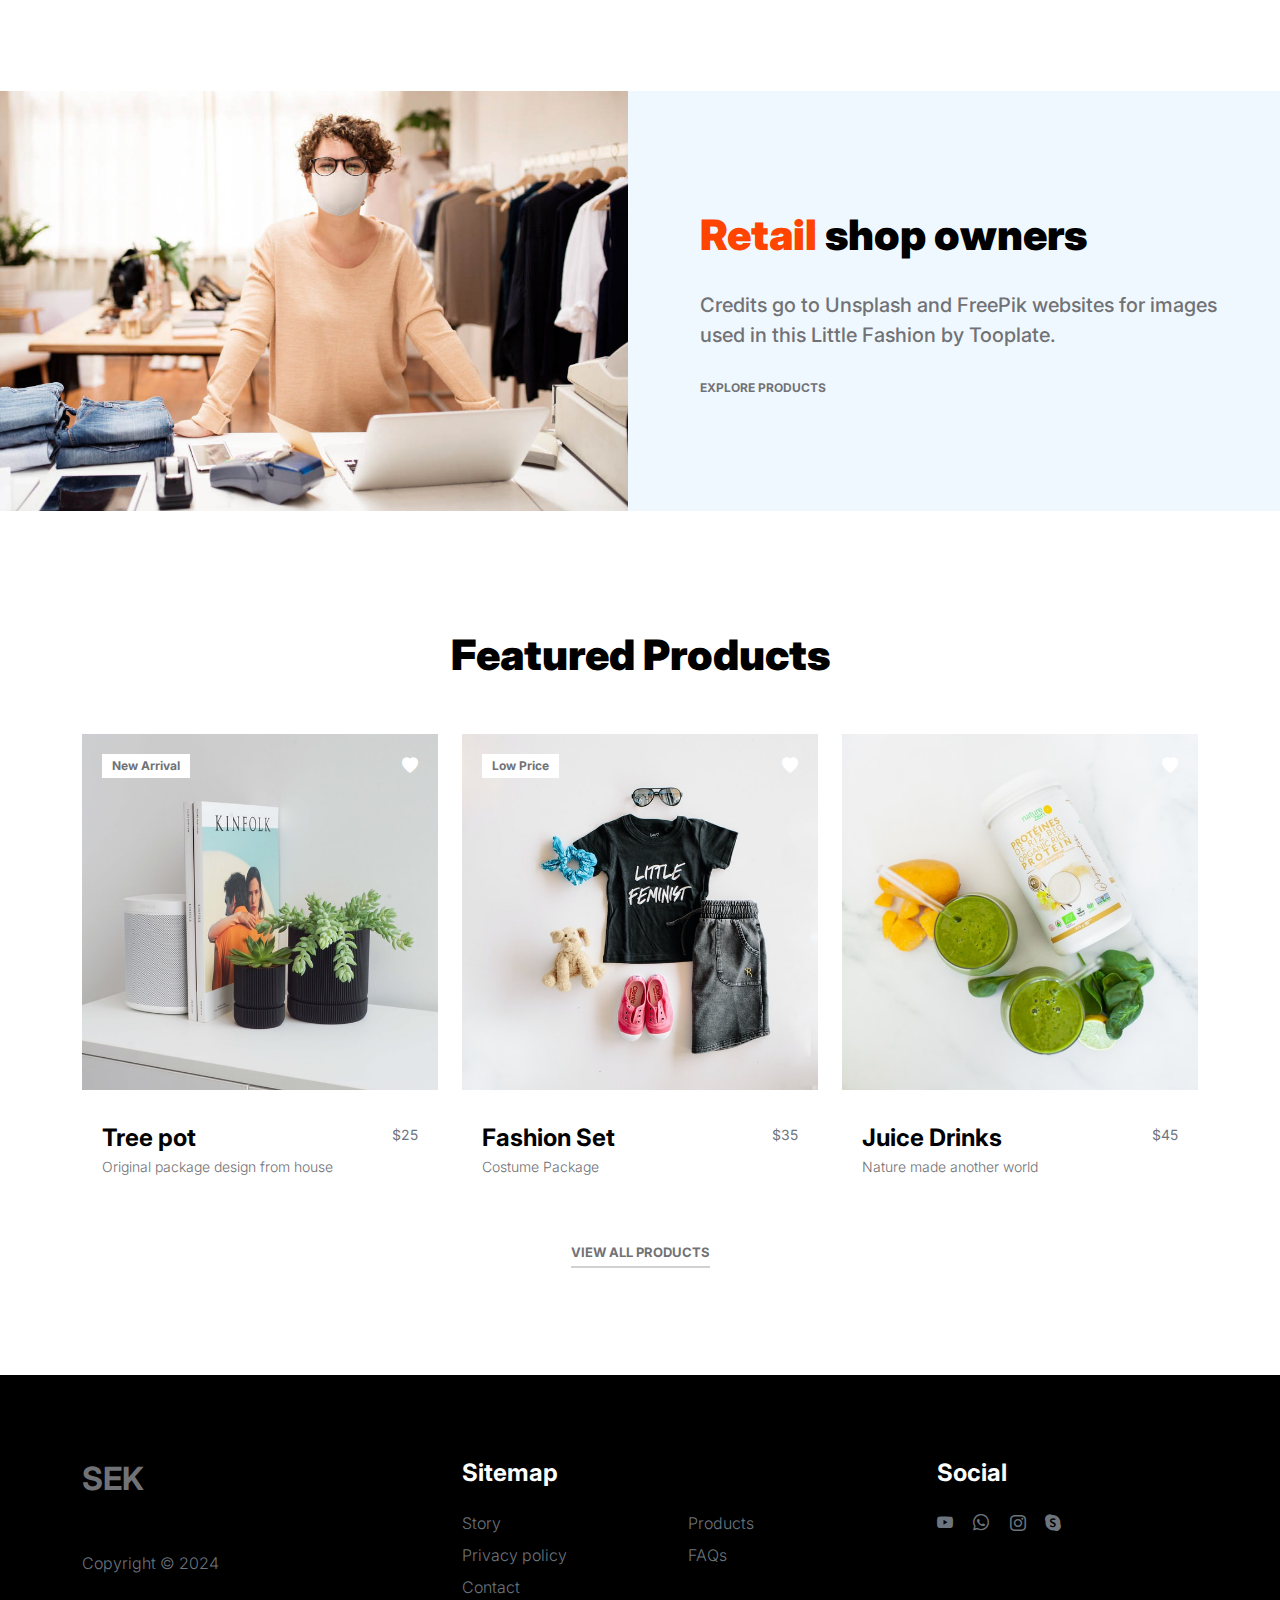
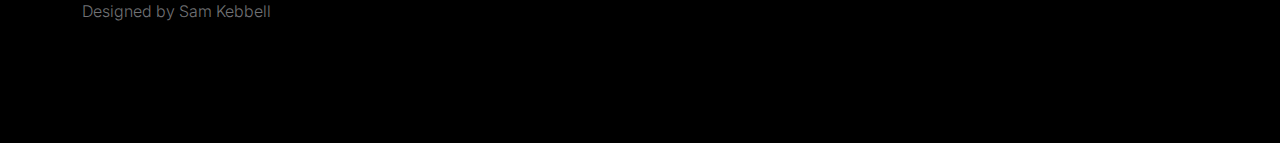
==== commit 73bad066: "Updates" ====
--- a/index.html
+++ b/index.html
@@ -52,7 +52,6 @@
                     </a>
 
                     <div class="d-lg-none">
-                        <a href="sign-in.html" class="bi-person custom-icon me-3"></a>
 
                         <a href="product-detail.html" class="bi-bag custom-icon"></a>
                     </div>
@@ -72,16 +71,11 @@
                             </li>
 
                             <li class="nav-item">
-                                <a class="nav-link" href="faq.html">FAQs</a>
-                            </li>
-
-                            <li class="nav-item">
                                 <a class="nav-link" href="contact.html">Contact</a>
                             </li>
                         </ul>
 
                         <div class="d-none d-lg-block">
-                            <a href="sign-in.html" class="bi-person custom-icon me-3"></a>
 
                             <a href="product-detail.html" class="bi-bag custom-icon"></a>
                         </div>
@@ -232,10 +226,8 @@
                                             <div class="d-flex flex-column h-100 ms-lg-4 mt-lg-0 mt-5">
                                                 
 
-                                                <p>This is a curated selection of my favorite mixes from some of my favorite DJs, producers, and artists.</p>
-
-
-                                                
+                                                <p>Over the years, I've had the privilege of discovering and following some of the most talented DJs, producers, and artists in the electronic music scene.</p>
+                                                <p> This section features a carefully curated selection of my favorite mixes, showcasing the incredible diversity and creativity that these individuals bring to their craft.</p>
 
                                             </div>
                                         </div>
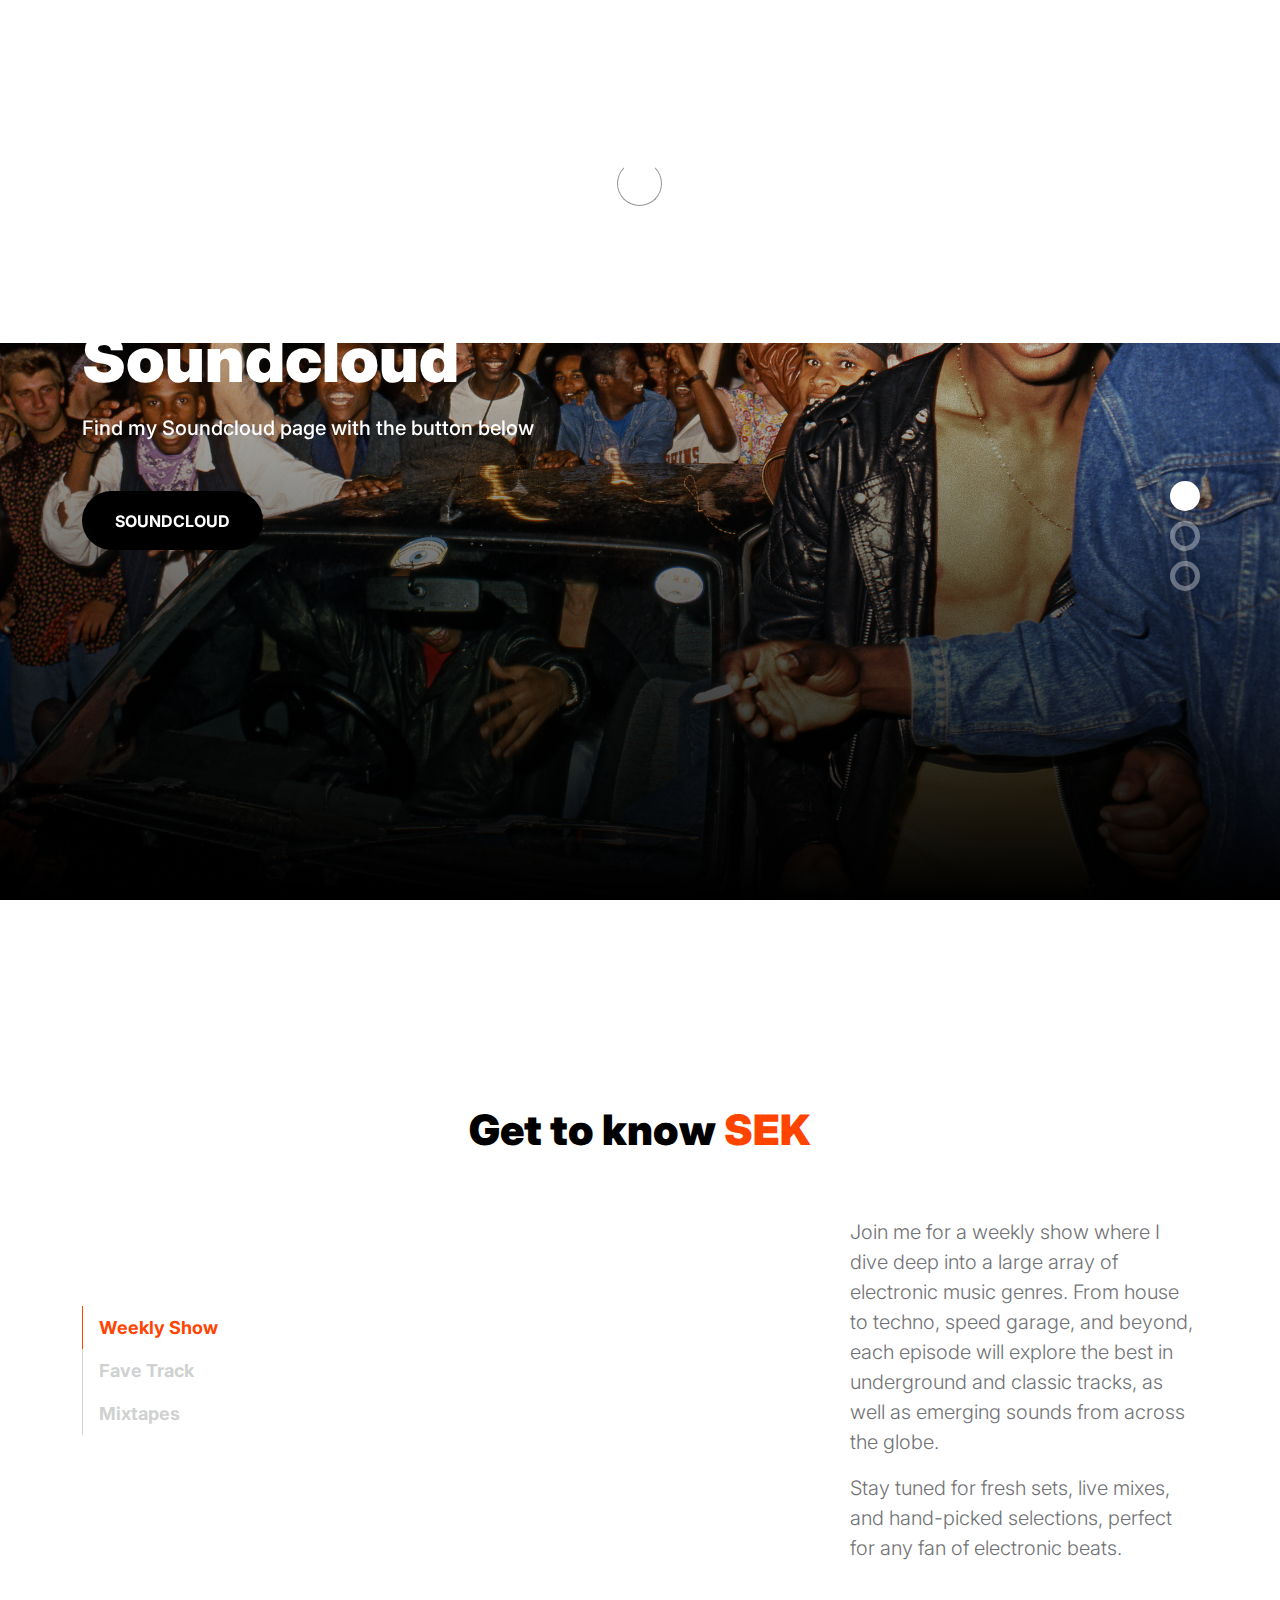
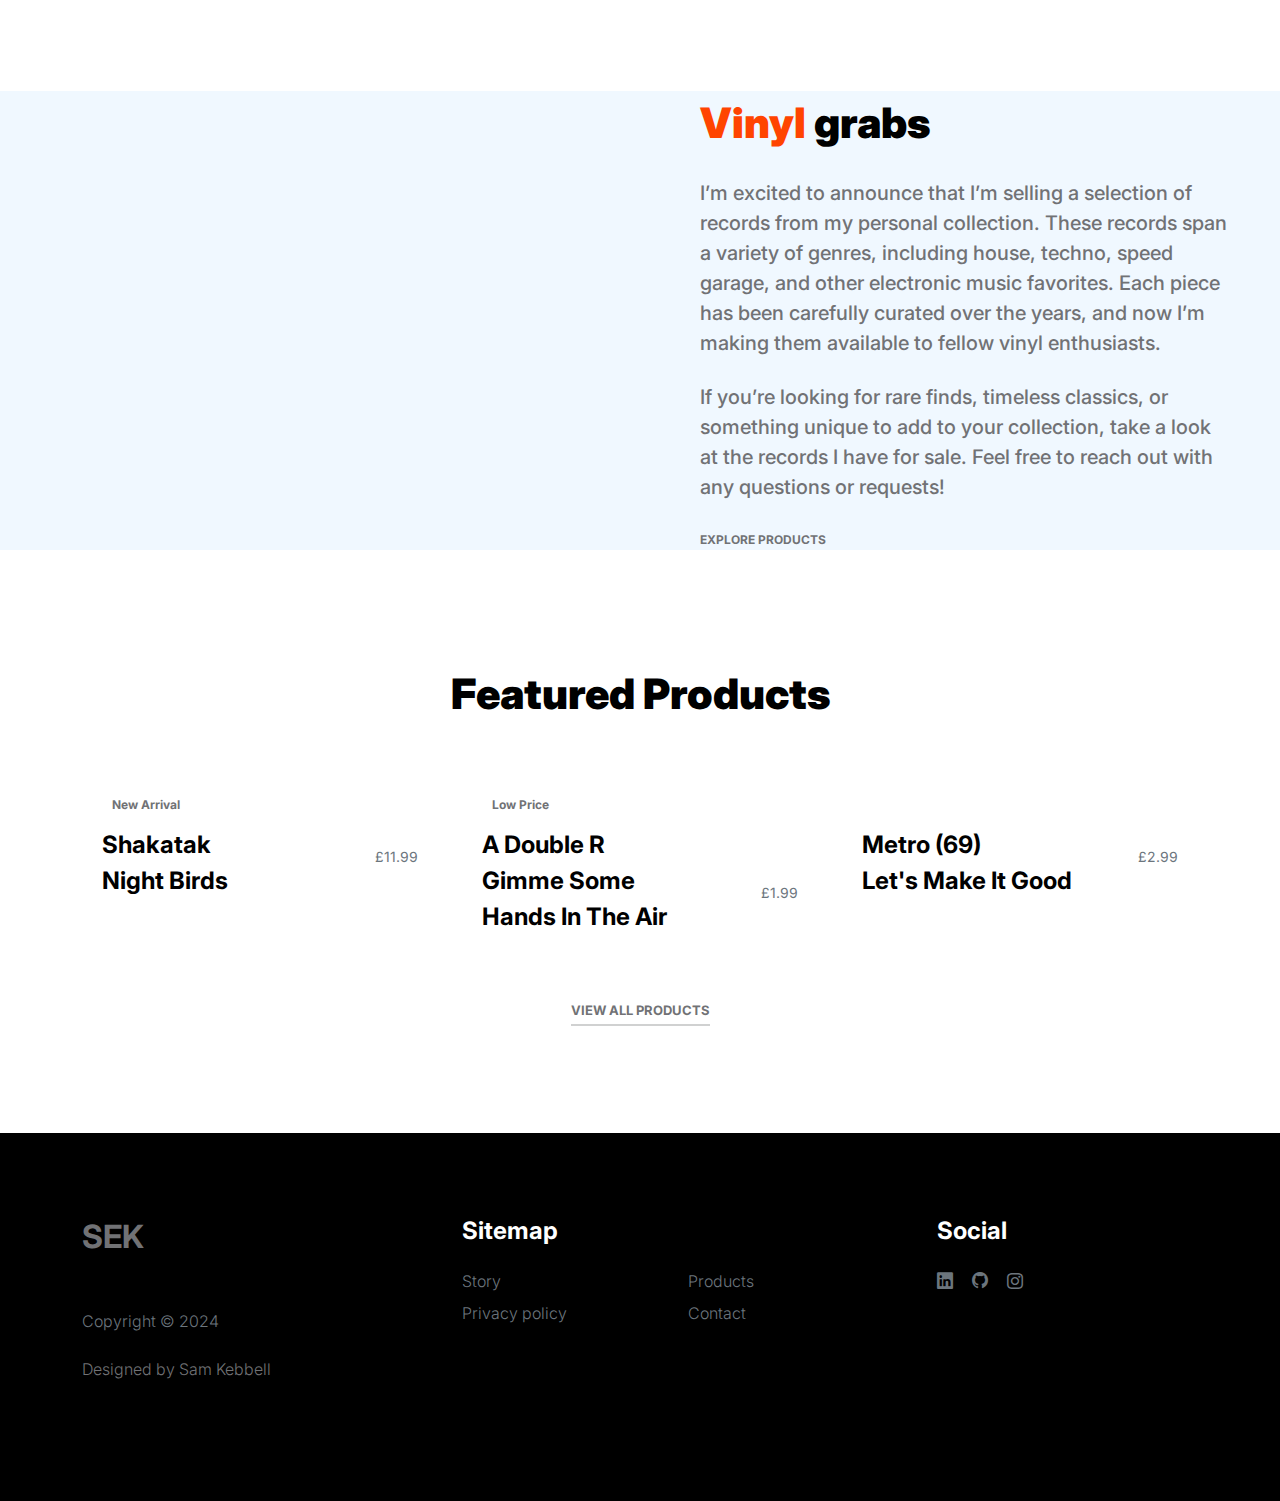
==== commit 22f66130: "Updates" ====
--- a/index.html
+++ b/index.html
@@ -22,13 +22,7 @@
         <link rel="stylesheet" href="css/slick.css"/>
 
         <link href="css/tooplate-little-fashion.css" rel="stylesheet">
-<!--
-
-Tooplate 2127 Little Fashion
-
-https://www.tooplate.com/view/2127-little-fashion
-
--->
+
     </head>
     
     <body>
@@ -246,15 +240,18 @@
                     <div class="row align-items-center">
 
                         <div class="col-lg-6 col-12">
-                            <img src="images/retail-shop-owner-mask-social-distancing-shopping.jpg" class="img-fluid" alt="">
+                            <img src="images/bunker-vinyl.jpg" class="img-fluid" alt="">
                         </div>
 
                         <div class="col-lg-6 col-12">
                             <div class="px-5 py-5 py-lg-0">
                                 
-                                <h2 class="mb-4"><span>Retail</span> shop owners</h2>
-
-                                <p class="lead mb-4">Credits go to Unsplash and FreePik websites for images used in this Little Fashion by Tooplate.</p>
+                                <h2 class="mb-4"><span>Vinyl</span> grabs</h2>
+
+                                <p class="lead mb-4">I’m excited to announce that I’m selling a selection of records from my personal collection. These records span a variety of genres, including house, techno, speed garage, and other electronic music favorites. Each piece has been carefully curated over the years, and now I’m making them available to fellow vinyl enthusiasts.</p>
+
+                                <p class="lead mb-4">If you’re looking for rare finds, timeless classics, or something unique to add to your collection, take a look at the records I have for sale. Feel free to reach out with any questions or requests!</p>
+
 
                                 <a href="products.html" class="custom-link">
                                     Explore Products
@@ -278,7 +275,7 @@
                         <div class="col-lg-4 col-12 mb-3">
                             <div class="product-thumb">
                                 <a href="product-detail.html">
-                                    <img src="images/product/evan-mcdougall-qnh1odlqOmk-unsplash.jpeg" class="img-fluid product-image" alt="">
+                                    <img src="images/product/night.jpg" class="img-fluid product-image" alt="">
                                 </a>
 
                                 <div class="product-top d-flex">
@@ -290,13 +287,13 @@
                                 <div class="product-info d-flex">
                                     <div>
                                         <h5 class="product-title mb-0">
-                                            <a href="product-detail.html" class="product-title-link">Tree pot</a>
+                                            <a href="product-detail.html" class="product-title-link">Shakatak <br> Night Birds</a>
                                         </h5>
 
-                                        <p class="product-p">Original package design from house</p>
-                                    </div>
-
-                                    <small class="product-price text-muted ms-auto mt-auto mb-5">$25</small>
+                                        <p class="product-p"></p>
+                                    </div>
+
+                                    <small class="product-price text-muted ms-auto mt-auto mb-5">£11.99</small>
                                 </div>
                             </div>
                         </div>
@@ -304,7 +301,7 @@
                         <div class="col-lg-4 col-12 mb-3">
                             <div class="product-thumb">
                                 <a href="product-detail.html">
-                                    <img src="images/product/jordan-nix-CkCUvwMXAac-unsplash.jpeg" class="img-fluid product-image" alt="">
+                                    <img src="images/product/room.jpg" class="img-fluid product-image" alt="">
                                 </a>
 
                                 <div class="product-top d-flex">
@@ -316,13 +313,13 @@
                                 <div class="product-info d-flex">
                                     <div>
                                         <h5 class="product-title mb-0">
-                                            <a href="product-detail.html" class="product-title-link">Fashion Set</a>
+                                            <a href="product-detail.html" class="product-title-link"><span>A Double R</span> <br> Gimme Some <br> Hands In The Air</a>
                                         </h5>
 
-                                        <p class="product-p">Costume Package</p>
-                                    </div>
-
-                                    <small class="product-price text-muted ms-auto mt-auto mb-5">$35</small>
+                                        <p class="product-p"></p>
+                                    </div>
+
+                                    <small class="product-price text-muted ms-auto mt-auto mb-5">£1.99</small>
                                 </div>
                             </div>
                         </div>
@@ -330,7 +327,7 @@
                         <div class="col-lg-4 col-12">
                             <div class="product-thumb">
                                 <a href="product-detail.html">
-                                    <img src="images/product/nature-zen-3Dn1BZZv3m8-unsplash.jpeg" class="img-fluid product-image" alt="">
+                                    <img src="images/product/R-3114157-1518092202-1117.jpg" class="img-fluid product-image" alt="">
                                 </a>
 
                                 <div class="product-top d-flex">
@@ -340,13 +337,13 @@
                                 <div class="product-info d-flex">
                                     <div>
                                         <h5 class="product-title mb-0">
-                                            <a href="product-detail.html" class="product-title-link">Juice Drinks</a>
+                                            <a href="product-detail.html" class="product-title-link">Metro (69) <br> Let's Make It Good</a>
                                         </h5>
 
-                                        <p class="product-p">Nature made another world</p>
-                                    </div>
-
-                                    <small class="product-price text-muted ms-auto mt-auto mb-5">$45</small>
+                                        <p class="product-p"></p>
+                                    </div>
+
+                                    <small class="product-price text-muted ms-auto mt-auto mb-5">£2.99</small>
                                 </div>
                             </div>
                         </div>
@@ -382,8 +379,6 @@
 
                             <li class="footer-menu-item"><a href="#" class="footer-menu-link">Privacy policy</a></li>
 
-                            <li class="footer-menu-item"><a href="#" class="footer-menu-link">FAQs</a></li>
-
                             <li class="footer-menu-item"><a href="#" class="footer-menu-link">Contact</a></li>
                         </ul>
                     </div>
@@ -393,13 +388,18 @@
 
                         <ul class="social-icon">
 
-                            <li><a href="#" class="social-icon-link bi-youtube"></a></li>
-
-                            <li><a href="#" class="social-icon-link bi-whatsapp"></a></li>
-
-                            <li><a href="#" class="social-icon-link bi-instagram"></a></li>
-
-                            <li><a href="#" class="social-icon-link bi-skype"></a></li>
+                            <li>
+                                <a href="#" class="social-icon-link bi-linkedin" onclick="window.open('https://www.linkedin.com/in/sam-kebbell-568b08214/', '_blank'); return false;"></a>
+                            </li>                            
+
+                            <li>
+                                <a href="#" class="social-icon-link bi-github" onclick="window.open('https://github.com/kebbell', '_blank'); return false;"></a>
+                            </li>
+
+                            <li>
+                                <a href="#" class="social-icon-link bi-instagram" onclick="window.open('https://www.instagram.com/samkebbell/', '_blank'); return false;"></a>
+                            </li>
+                            
                         </ul>
                     </div>
 
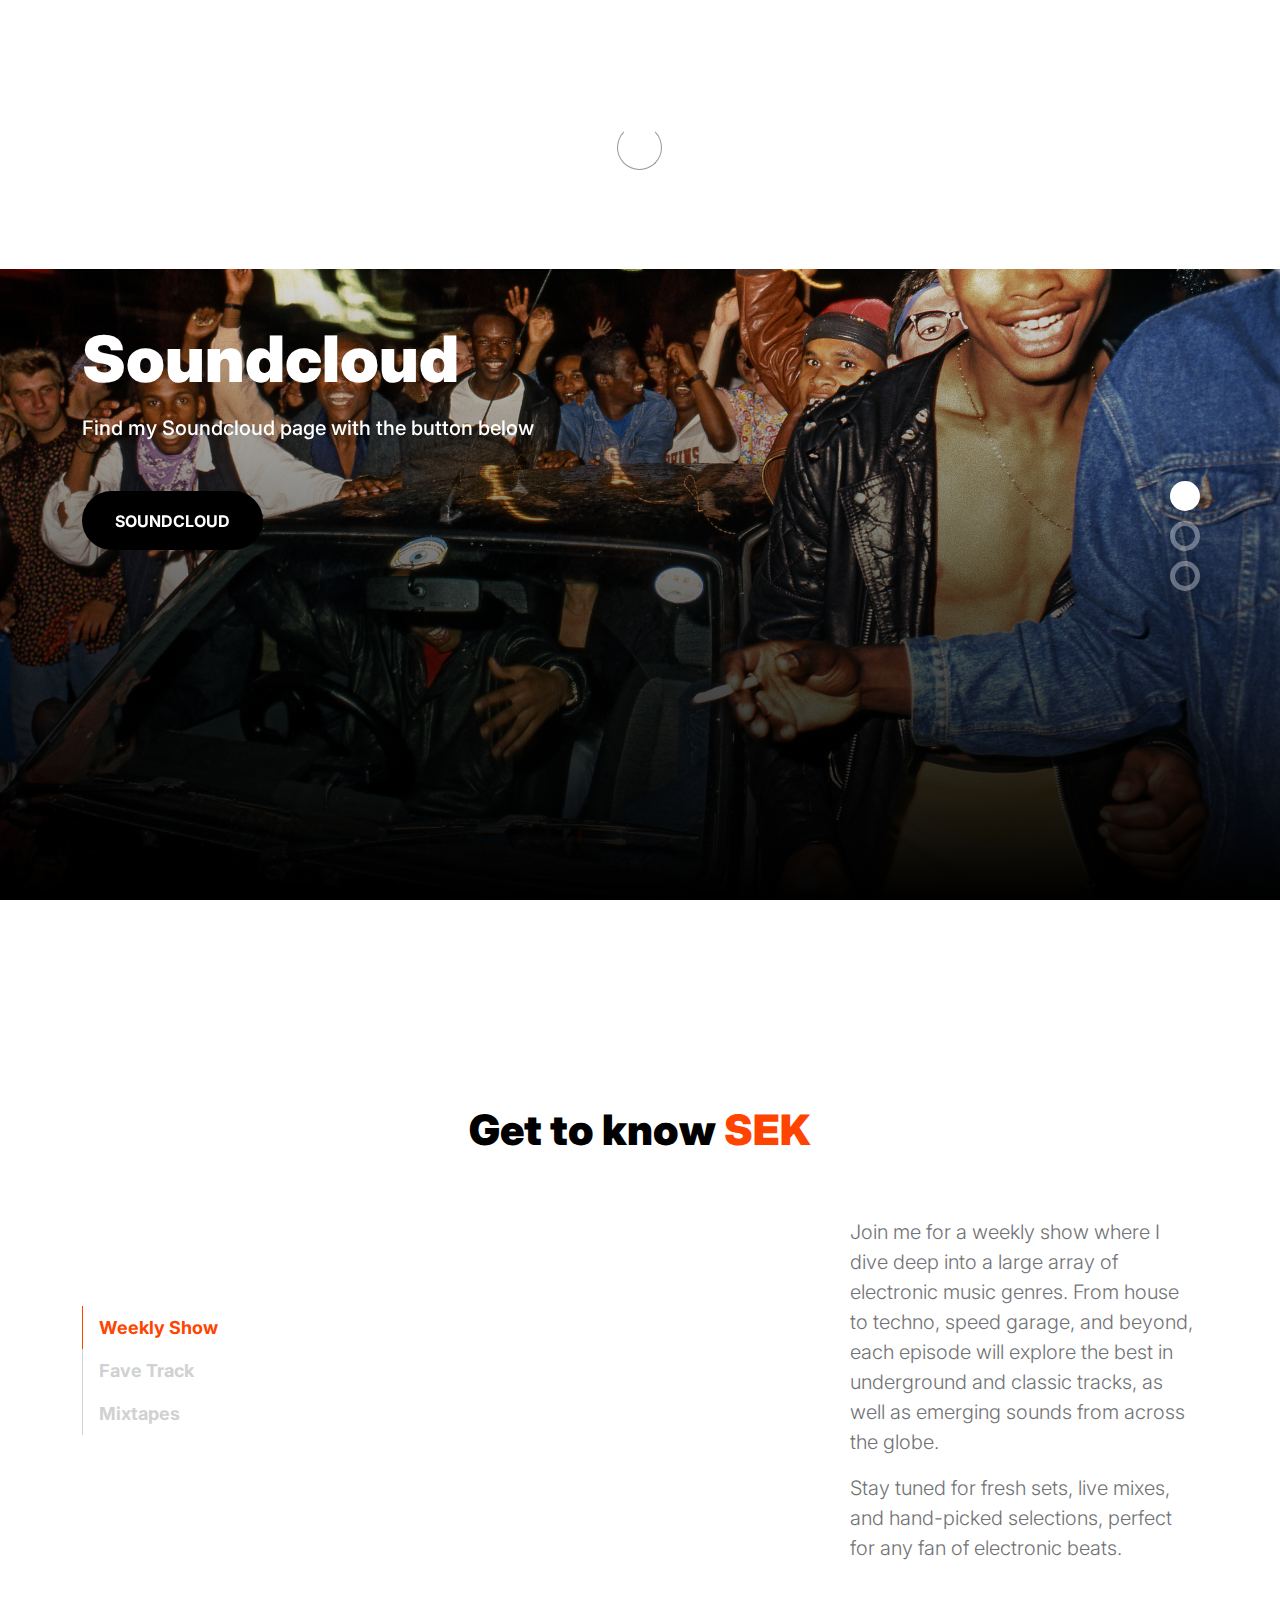
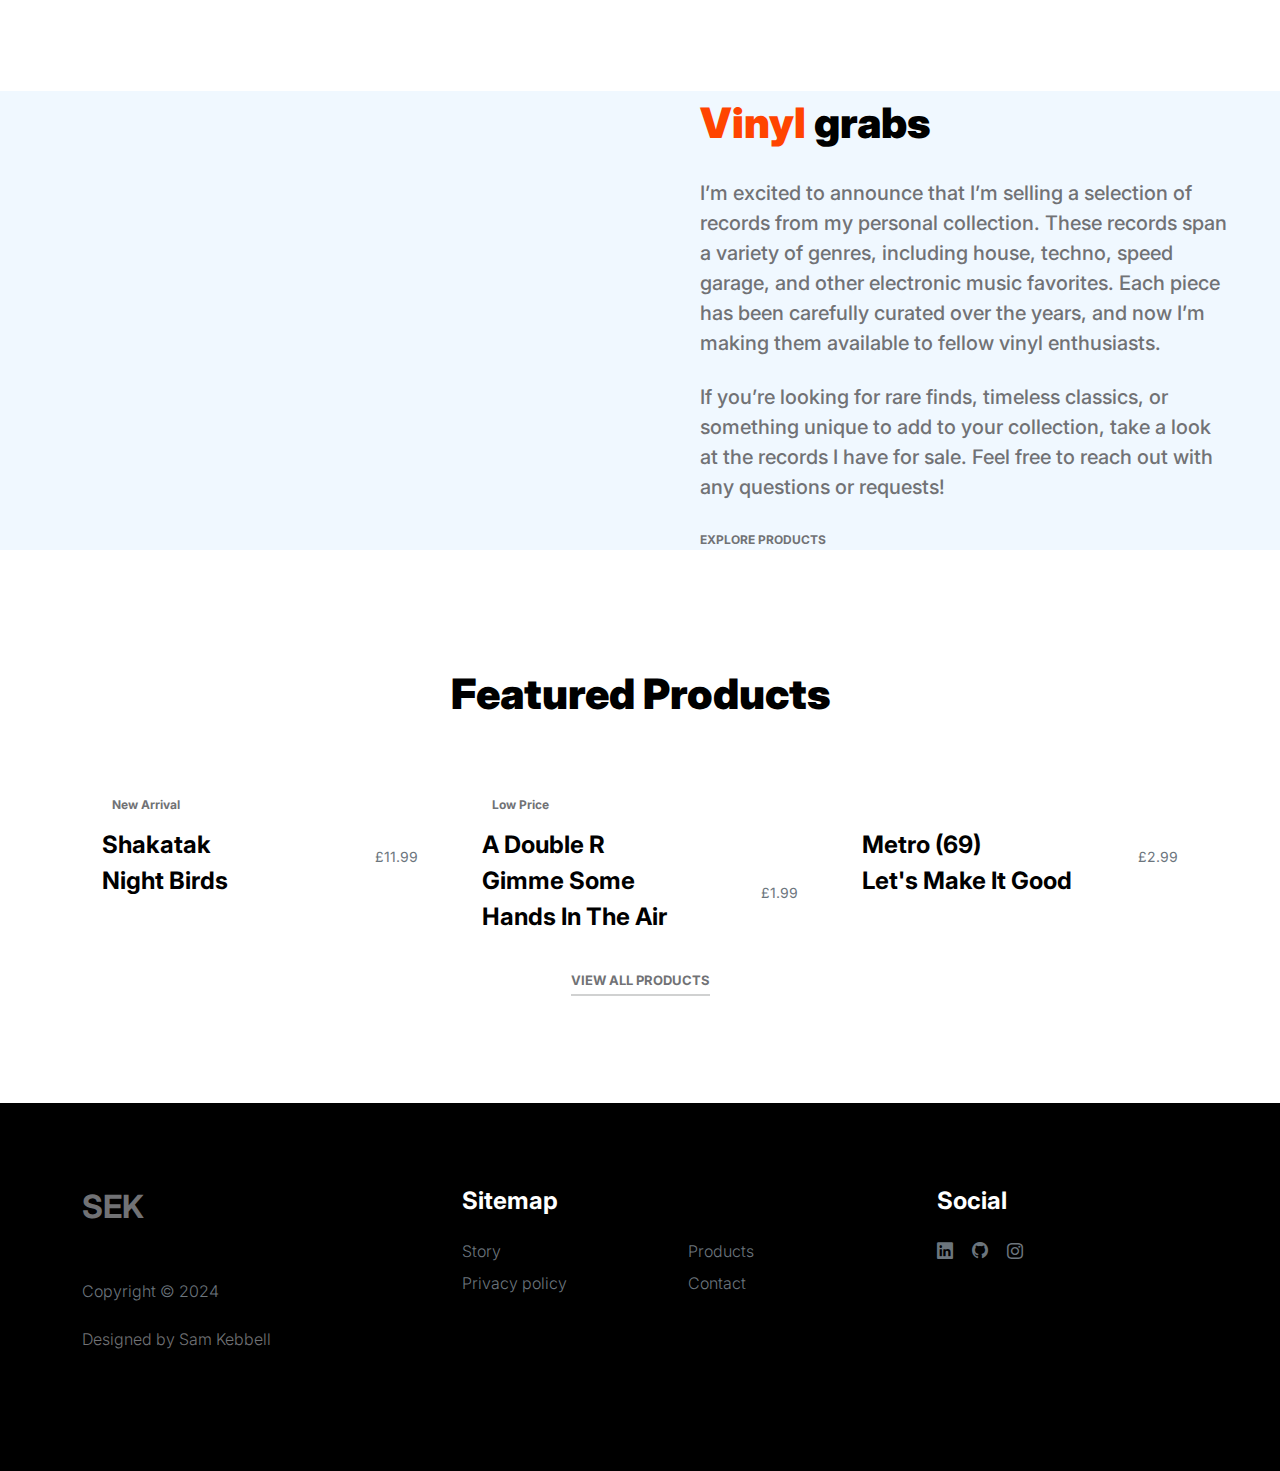
==== commit 28df536b: "UPDATES" ====
--- a/index.html
+++ b/index.html
@@ -7,7 +7,7 @@
         <meta name="description" content="">
         <meta name="author" content="">
 
-        <title>My Music Page</title>
+        <title>SEK</title>
 
         <!-- CSS FILES -->
         <link rel="preconnect" href="https://fonts.googleapis.com">
@@ -90,7 +90,8 @@
                                     
                                         <p class="lead text-white mt-lg-3 mb-lg-5">Find my Soundcloud page with the button below</p>
                                     
-                                        <a href="#" class="btn custom-btn" onclick="window.open('https://soundcloud.com/s_3_k', '_blank'); return false;">Soundcloud</a>
+                                        <a href="https://soundcloud.com/s_3_k" class="btn custom-btn" target="_blank">Soundcloud</a>
+
                                     </section>
                                     
                                 </div>
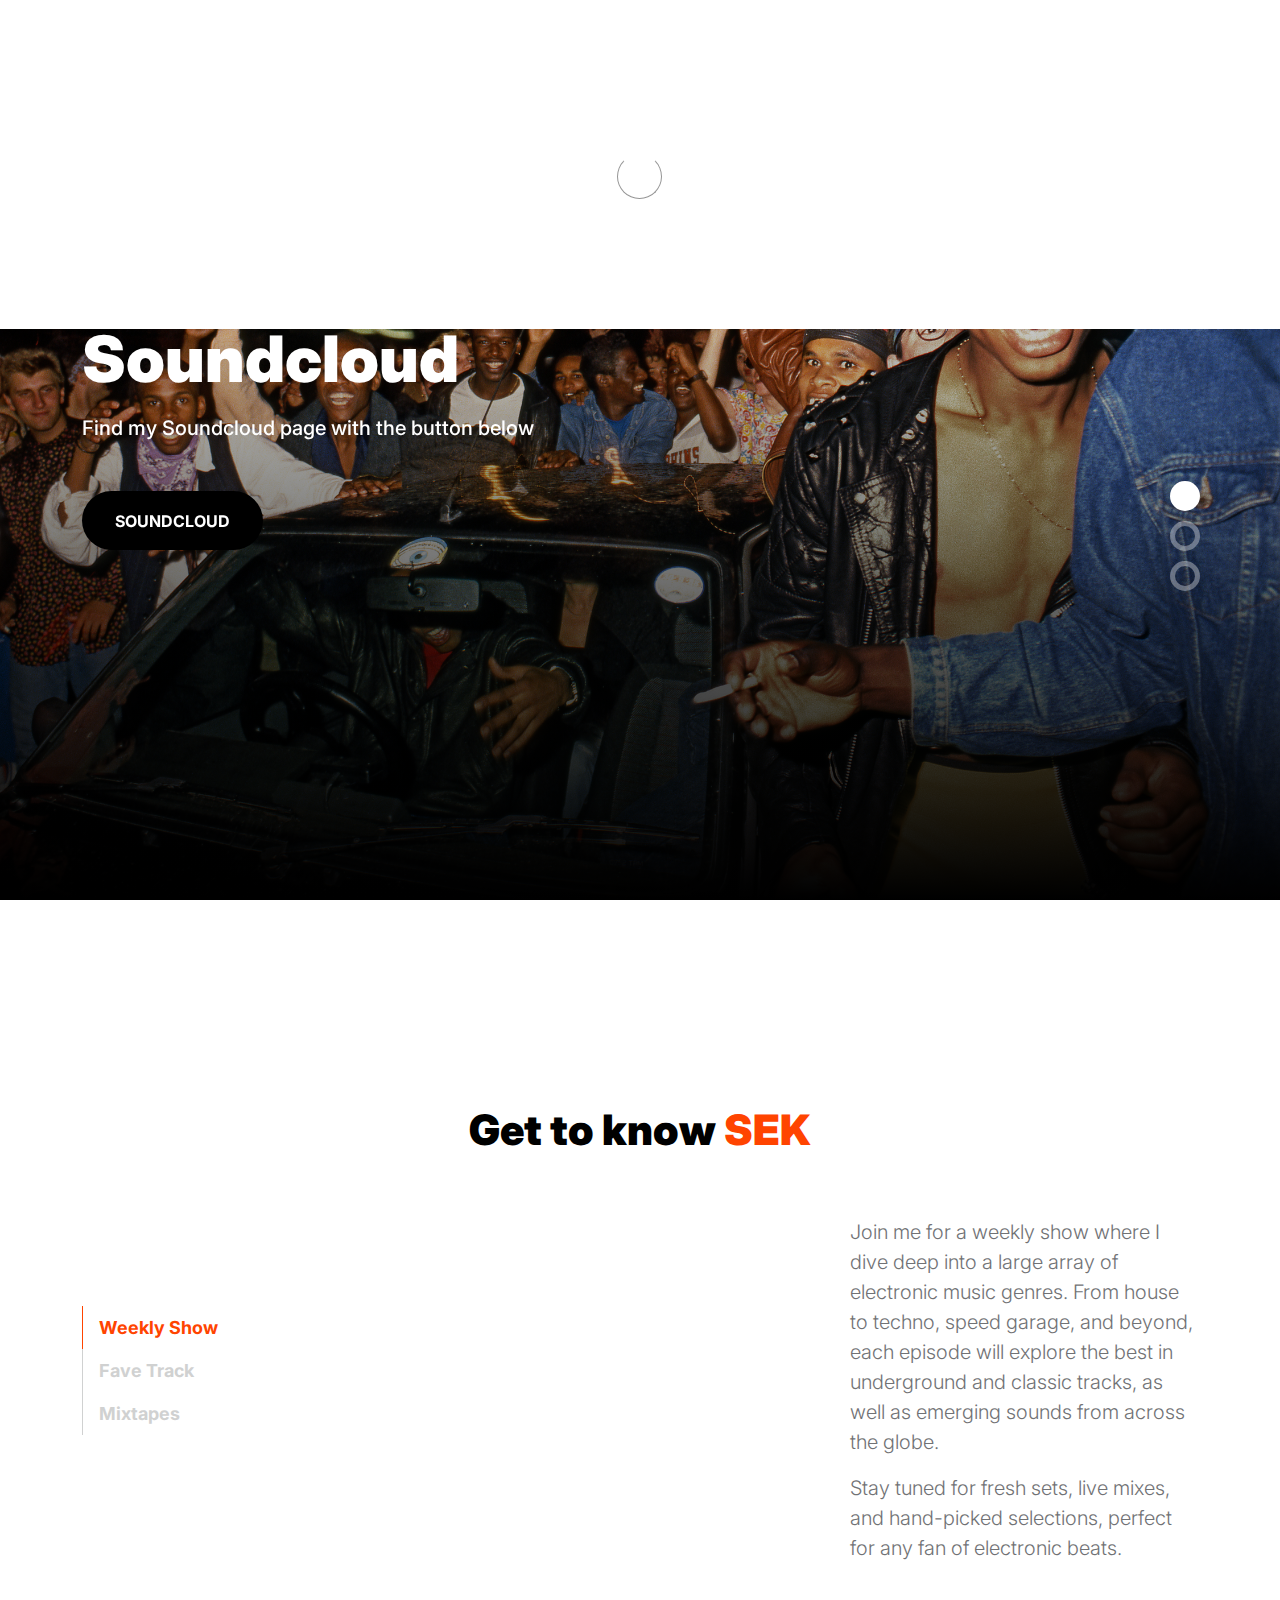
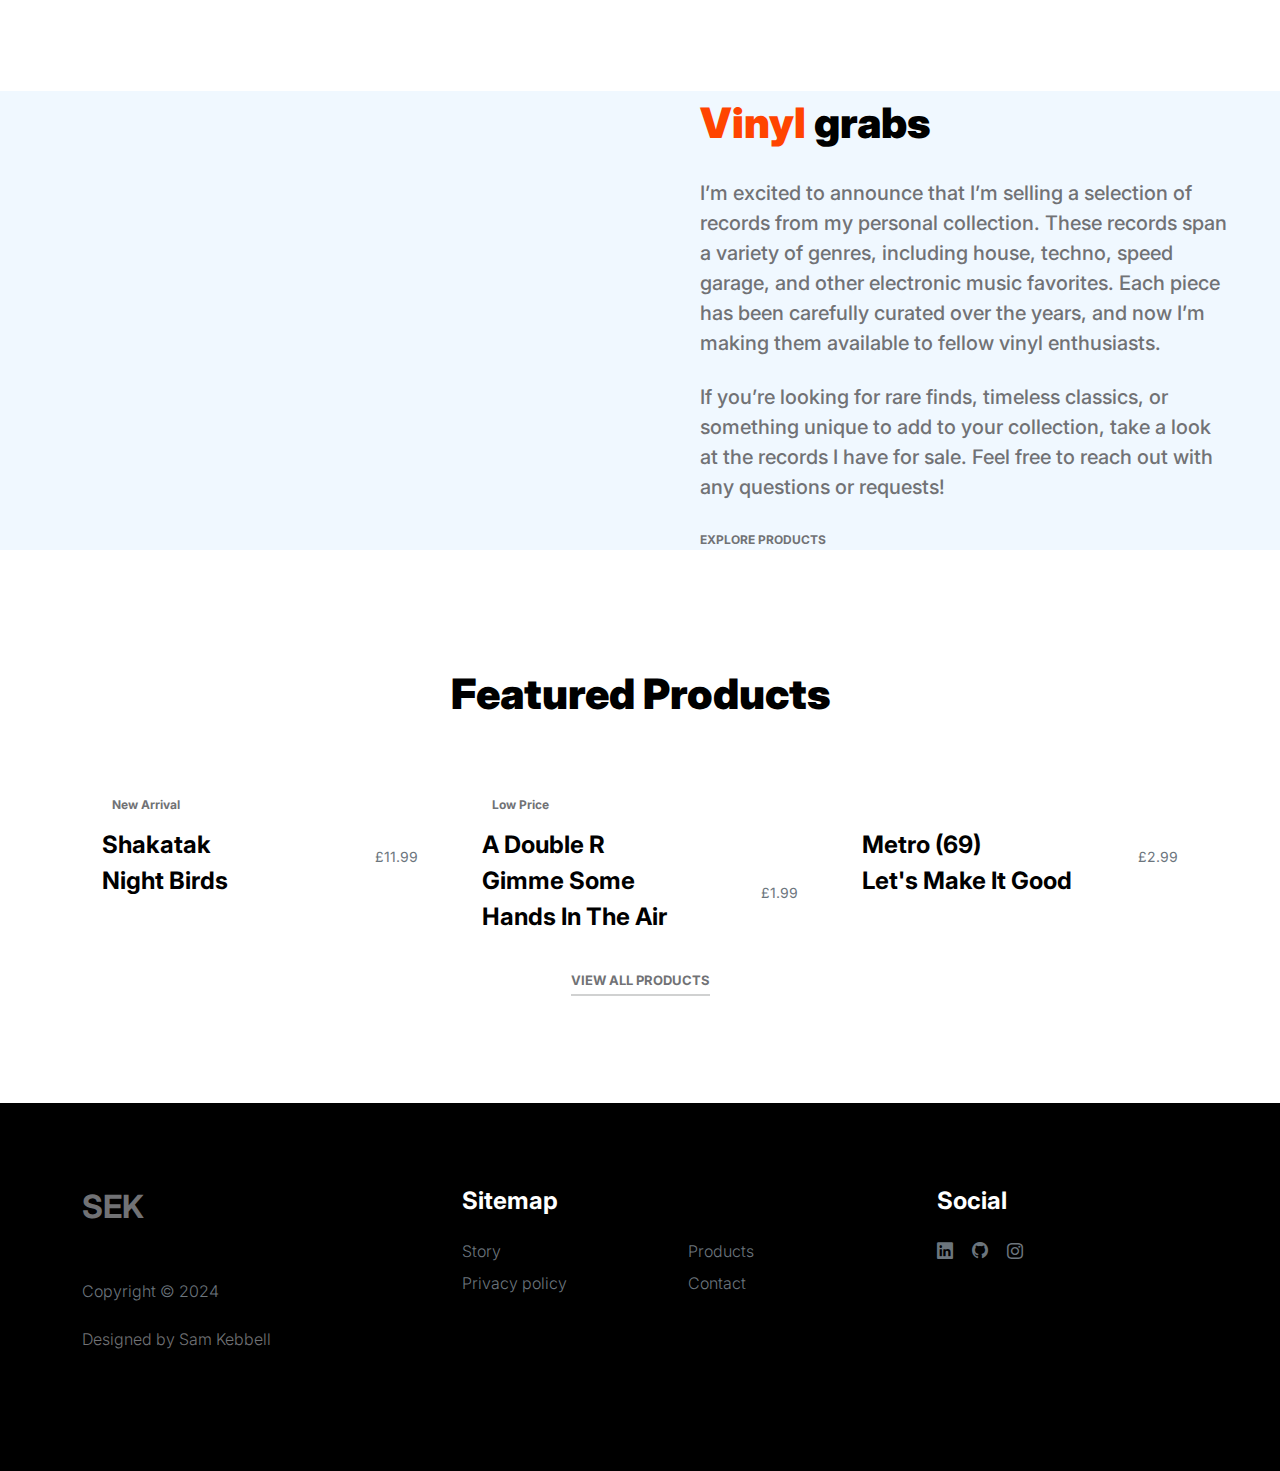
==== commit 6ddce81f: "Updates" ====
--- a/index.html
+++ b/index.html
@@ -57,7 +57,7 @@
                             </li>
 
                             <li class="nav-item">
-                                <a class="nav-link" href="about.html">Story</a>
+                                <a class="nav-link" href="about.html">Explore</a>
                             </li>
 
                             <li class="nav-item">
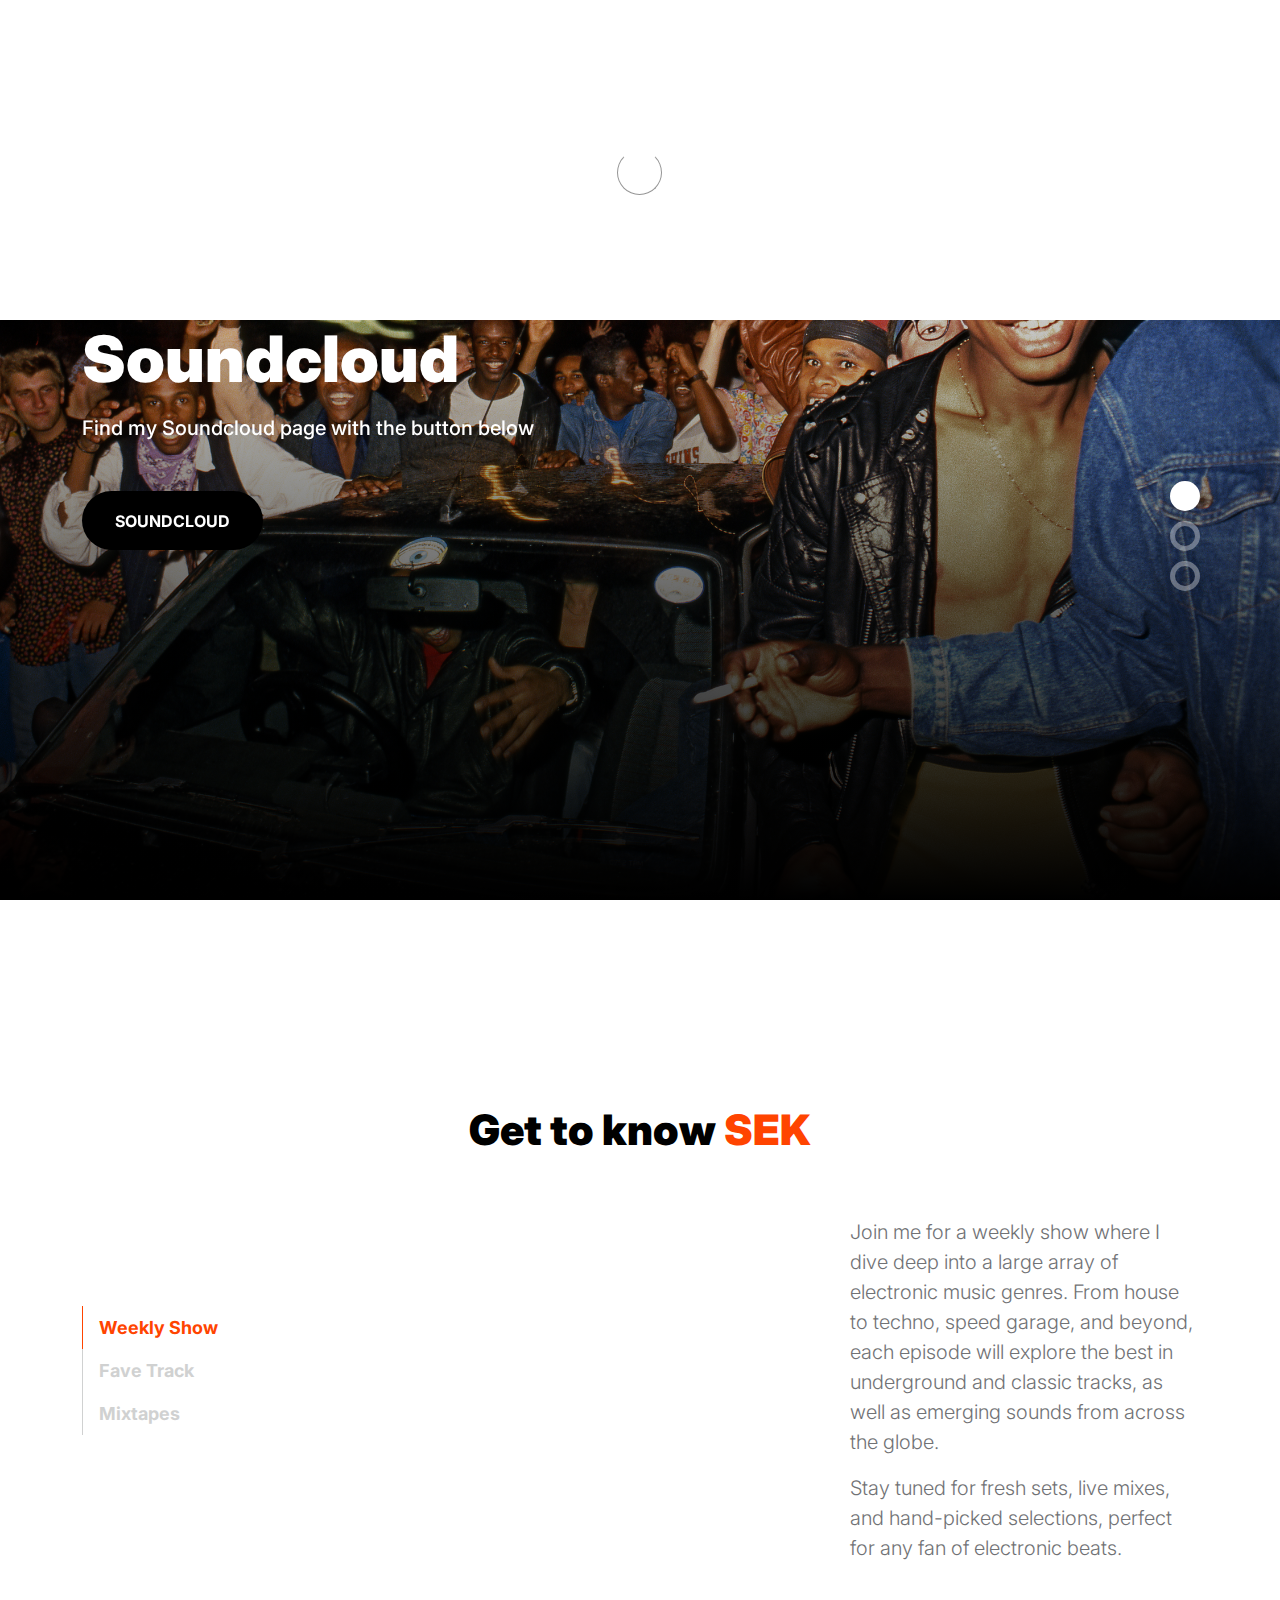
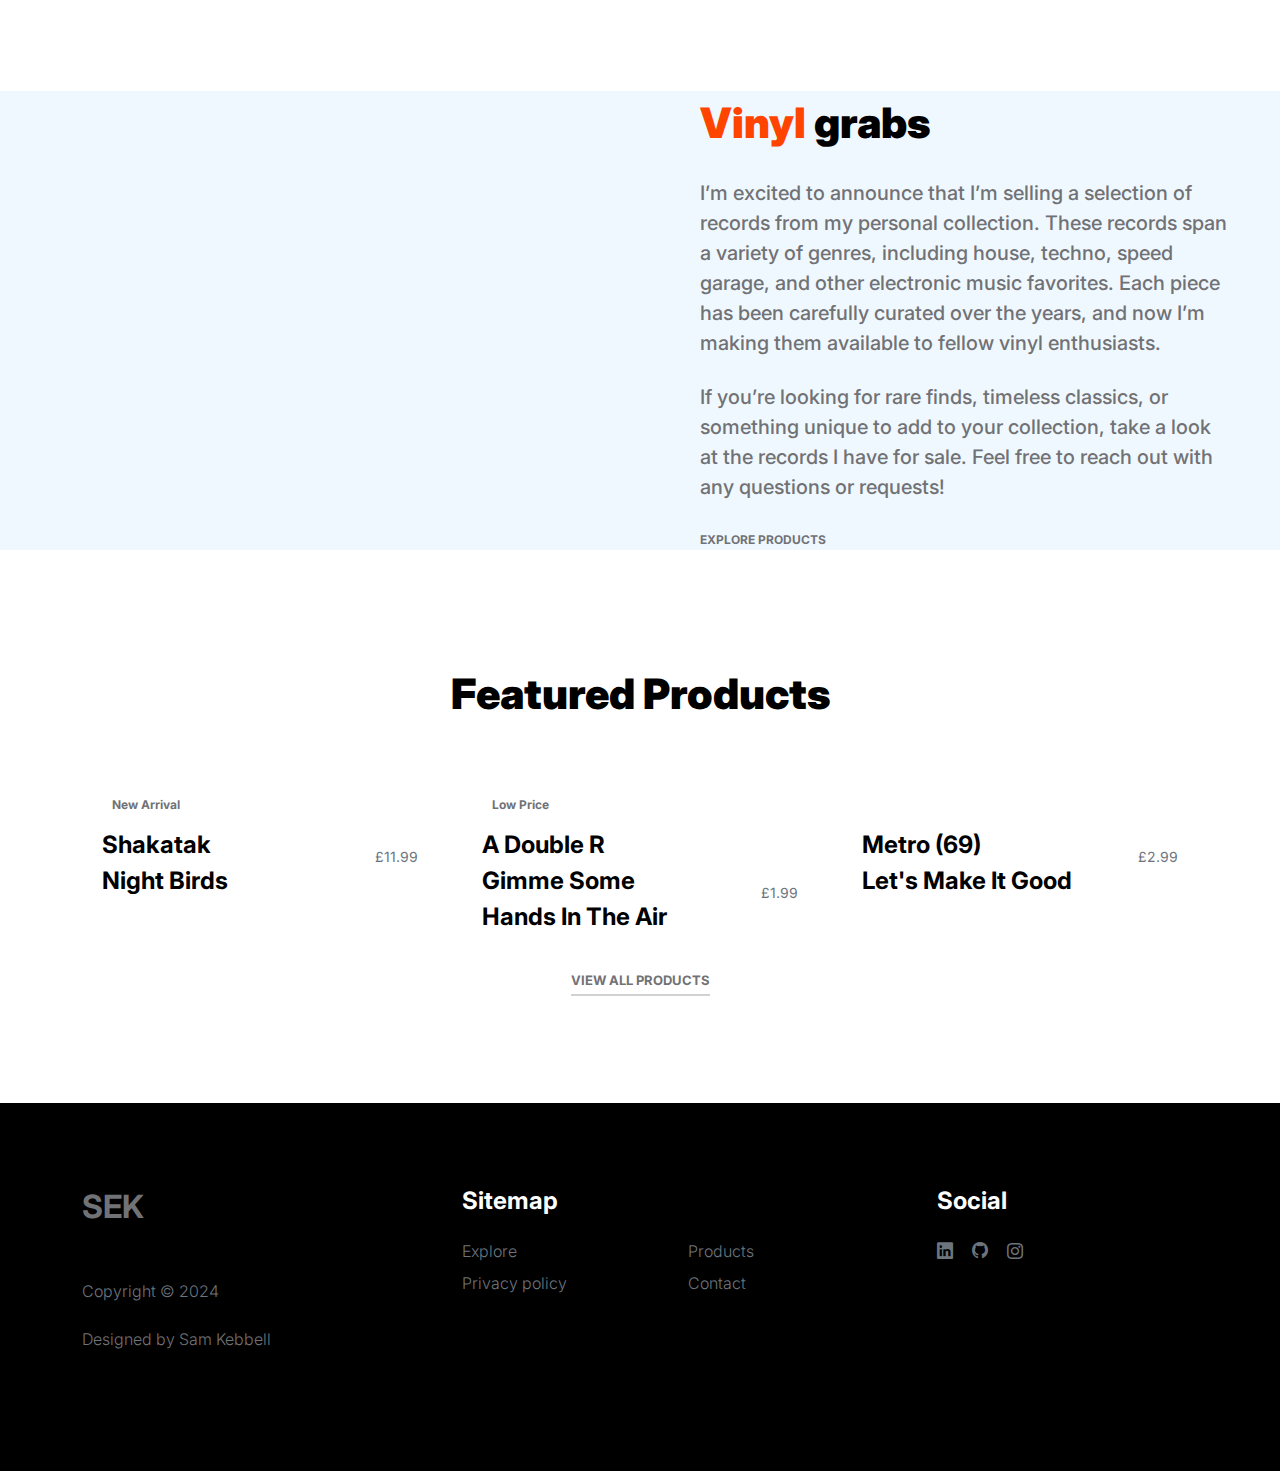
==== commit 36be7e1c: "updates" ====
--- a/index.html
+++ b/index.html
@@ -374,7 +374,7 @@
                         <h5 class="text-white mb-3">Sitemap</h5>
 
                         <ul class="footer-menu d-flex flex-wrap">
-                            <li class="footer-menu-item"><a href="about.html" class="footer-menu-link">Story</a></li>
+                            <li class="footer-menu-item"><a href="about.html" class="footer-menu-link">Explore</a></li>
 
                             <li class="footer-menu-item"><a href="#" class="footer-menu-link">Products</a></li>
 
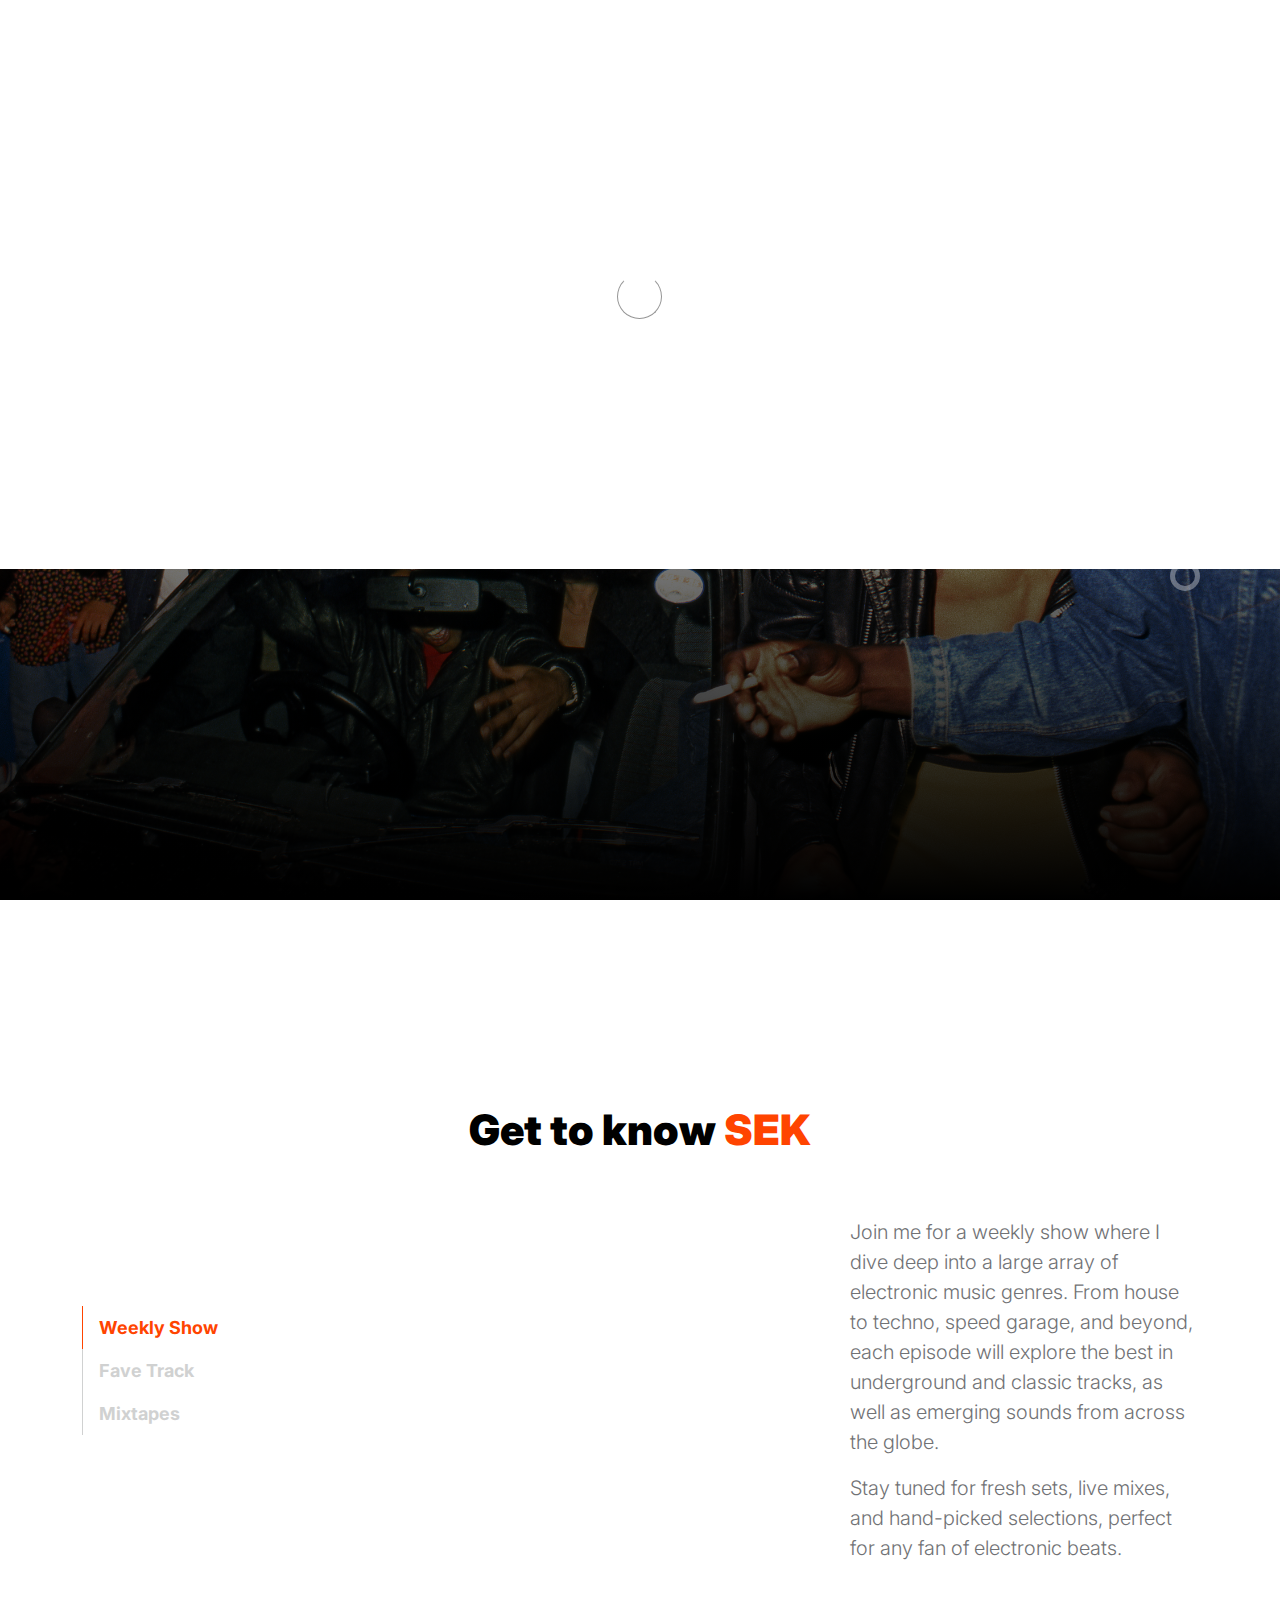
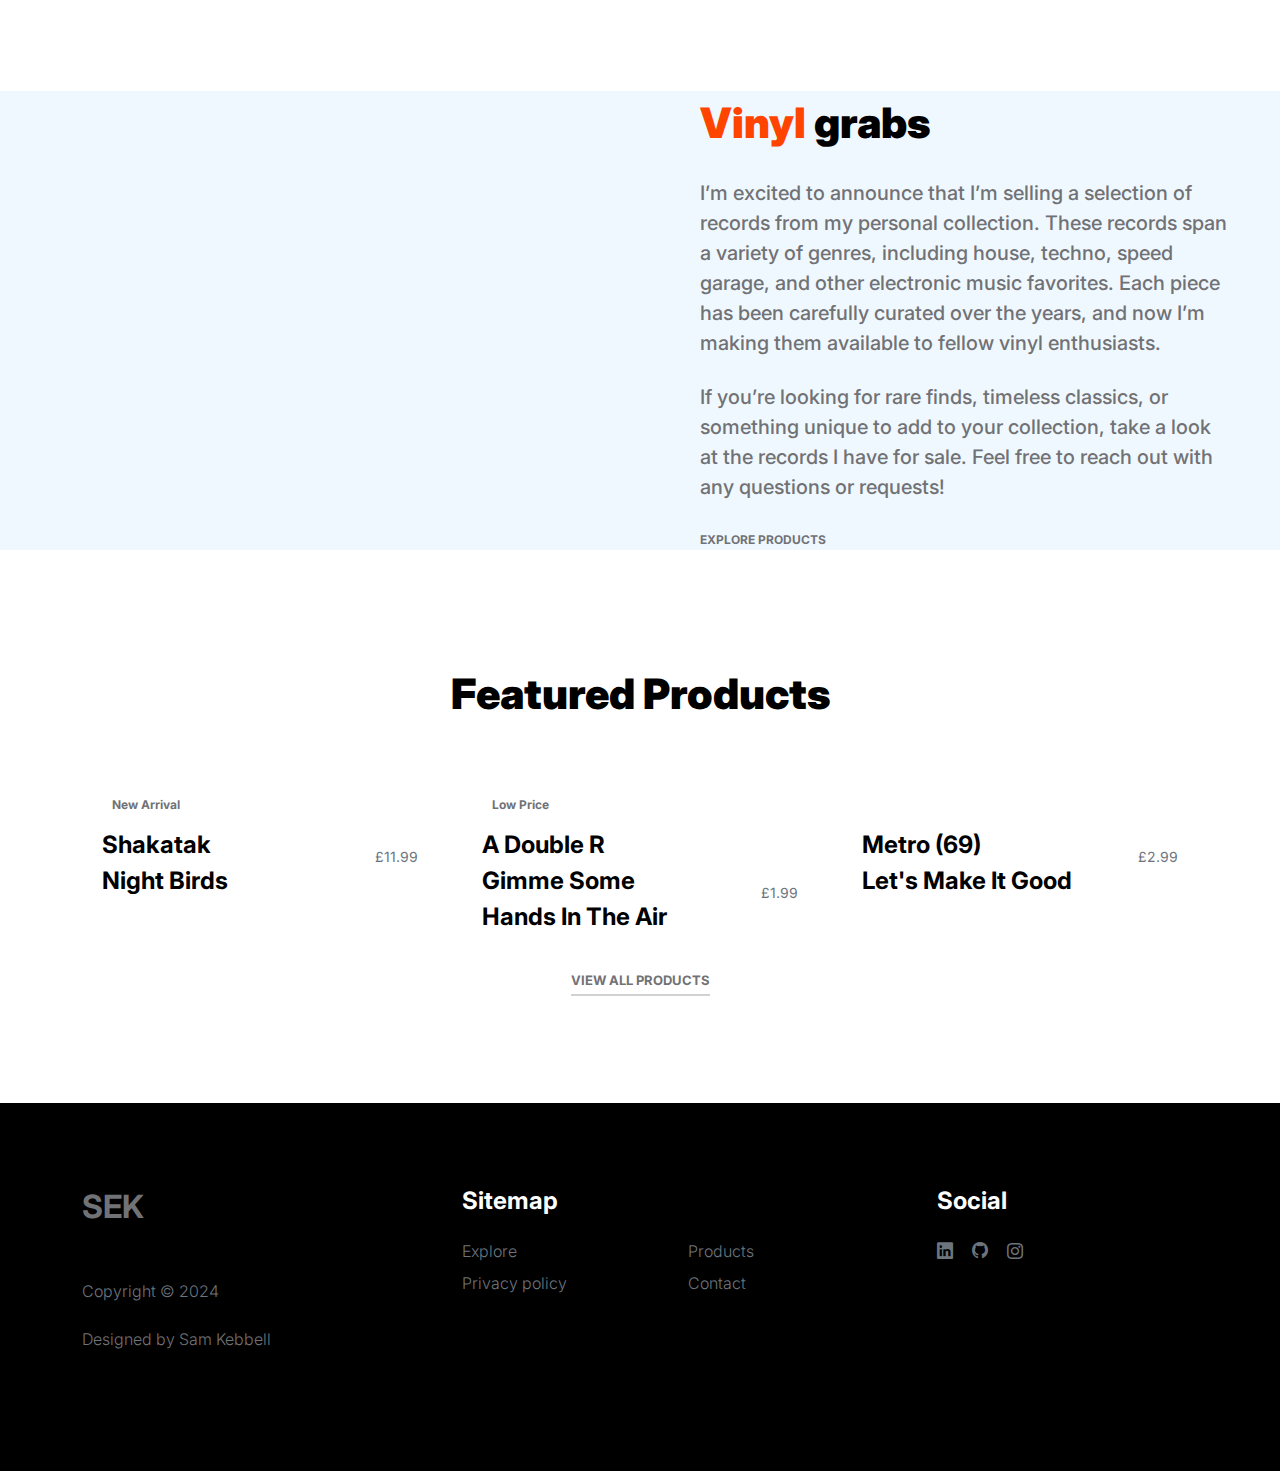
==== commit 178c8407: "Updates" ====
--- a/index.html
+++ b/index.html
@@ -21,7 +21,7 @@
 
         <link rel="stylesheet" href="css/slick.css"/>
 
-        <link href="css/tooplate-little-fashion.css" rel="stylesheet">
+        <link href="css/sek.css" rel="stylesheet">
 
     </head>
     
--- a/css/sek.css
+++ b/css/sek.css
@@ -0,0 +1,1183 @@
+/*
+
+Tooplate 2127 Little Fashion
+
+https://www.tooplate.com/view/2127-little-fashion
+
+*/
+
+
+/*---------------------------------------
+  CUSTOM PROPERTIES ( VARIABLES )             
+-----------------------------------------*/
+:root {
+  --white-color:                #FFFFFF;
+  --primary-color:              #FF4400;
+  --section-bg-color:           #f0f8ff;
+  --dark-color:                 #000000;
+  --grey-color:                 #d0d1d1;
+  --p-color:                    #717275;
+
+  --body-font-family:           'Inter', sans-serif;
+
+  --h5-font-size:               24px;
+  --p-font-size:                20px;
+  --copyright-text-font-size:   16px;
+  --product-link-font-size:     14px;
+  --custom-link-font-size:      12px;
+
+  --font-weight-thin:           100;
+  --font-weight-light:          300;
+  --font-weight-normal:         400;
+  --font-weight-bold:           700;
+  --font-weight-black:          900;
+}
+
+body,
+html {
+  height: 100%;
+}
+
+html {
+  scroll-behavior: smooth;
+}
+
+@media screen and (prefers-reduced-motion: reduce) {
+  html {
+    scroll-behavior: auto;
+  }
+}
+
+body {
+    background: var(--white-color);
+    font-family: var(--body-font-family);    
+    position: relative;
+}
+
+/*---------------------------------------
+  TYPOGRAPHY               
+-----------------------------------------*/
+
+h2,
+h3,
+h4,
+h5,
+h6 {
+  color: var(--dark-color);
+  line-height: inherit;
+}
+
+h1,
+h2,
+h3,
+h4,
+h5,
+h6 {
+  font-weight: var(--font-weight-bold);
+}
+
+h1,
+h2 {
+  font-weight: var(--font-weight-black);
+}
+
+h1 {
+  font-size: 64px;
+  line-height: normal;
+}
+
+h2 {
+  font-size: 42px;
+}
+
+h3 {
+  font-size: 36px;
+}
+
+h4 {
+  font-size: 32px;
+}
+
+h5 {
+  font-size: 24px;
+}
+
+h6 {
+  font-size: 20px;
+}
+
+p {
+  color: var(--p-color);
+  font-size: var(--p-font-size);
+  font-weight: var(--font-weight-light);
+}
+
+a, 
+button {
+  touch-action: manipulation;
+  transition: all 0.3s;
+}
+
+a {
+  color: var(--p-color);
+  text-decoration: none;
+}
+
+a:hover {
+  color: var(--primary-color);
+}
+
+.text-primary {
+  color: var(--primary-color) !important;
+}
+
+::selection {
+  background: var(--primary-color);
+  color: var(--white-color);
+}
+
+/*---------------------------------------
+  CUSTOM LINK               
+-----------------------------------------*/
+.custom-link {
+  color: var(--p-color);
+  font-size: var(--custom-link-font-size);
+  font-weight: var(--font-weight-bold);
+  text-transform: uppercase;
+  position: relative;
+}
+
+.custom-link i {
+  position: absolute;
+  opacity: 0;
+  bottom: 0;
+  left: 100%;
+  transition: all 0.3s;
+  line-height: normal;
+}
+
+.custom-link:hover i {
+  opacity: 1;
+  left: 101%;
+}
+
+.lead {
+  font-size: 1.25rem;
+
+  font-weight: 500;
+}
+
+b,
+strong {
+  font-weight: var(--font-weight-bold);
+}
+
+/*---------------------------------------
+  PRE LOADER               
+-----------------------------------------*/
+.preloader {
+  position: fixed;
+  top: 0;
+  left: 0;
+  width: 100%;
+  height: 100%;
+  z-index: 99999;
+  display: flex;
+  flex-flow: row nowrap;
+  justify-content: center;
+  align-items: center;
+  background: none repeat scroll 0 0 var(--white-color);
+}
+
+.spinner {
+  border: 1px solid transparent;
+  border-radius: 5px;
+  position: relative;
+}
+
+.spinner::before {
+  content: '';
+  box-sizing: border-box;
+  position: absolute;
+  top: 50%;
+  left: 50%;
+  width: 45px;
+  height: 45px;
+  margin-top: -10px;
+  margin-left: -23px;
+  border-radius: 50%;
+  border: 1px solid #959595;
+  border-top-color: var(--white-color);
+  animation: spinner .9s linear infinite;
+}
+
+@keyframes spinner {
+  to {transform: rotate(360deg);}
+}
+
+/*---------------------------------------
+  CUSTOM BUTTON & ICON              
+-----------------------------------------*/
+.custom-btn {
+  background: var(--dark-color);
+  border-radius: 50px;
+  color: var(--white-color);
+  font-size: var(--copyright-text-font-size);
+  text-transform: uppercase;
+  padding: 16.50px 20px;
+}
+
+.social-btn {
+  background: transparent;
+  border: 1px solid var(--grey-color);
+  color: var(--dark-color);
+  text-transform: none;
+}
+
+.social-btn:hover {
+  border-color: transparent;
+}
+
+.cart-form-select {
+  border-radius: 0;
+  padding-top: 15px;
+  padding-bottom: 15px;
+}
+
+.cart-btn {
+  border-radius: 0;
+  width: 100%;
+  font-size: var(--product-link-font-size);
+}
+
+.custom-btn:hover,
+.slick-slideshow .custom-btn:hover {
+  background: var(--primary-color);
+  color: var(--white-color);
+}
+
+.custom-icon {
+  color: var(--p-color);
+  font-size: 24px;
+}
+
+.custom-icon {
+  display: inline-block;
+  vertical-align: middle;
+}
+
+.bi-bag.custom-icon {
+  font-size: 17px;
+}
+
+.featured-icon {
+  color: var(--grey-color);
+  font-size: 52px;
+}
+
+/*---------------------------------------
+  DIV SEPARATOR               
+-----------------------------------------*/
+.div-separator {
+  position: relative;
+}
+
+.div-separator::before {
+  content: "";
+  height: 1px;
+  background: var(--grey-color);
+  display: block;
+  width: 100%;
+}
+
+.div-separator span {
+  position: absolute;
+  top: 50%;
+  margin-left: -22.5px;
+  left: 50%;
+  text-align: center;
+  background: var(--white-color);
+  margin-top: -11px;
+  color: var(--dark-color);
+  font-weight: var(--font-weight-bold);
+  font-size: 14px;
+  width: 35px;
+  text-transform: uppercase;
+}
+
+/*---------------------------------------
+  FULL IMAGE               
+-----------------------------------------*/
+.full-image-img {
+  display: block;
+  position: absolute;
+  z-index: -1;
+  right: 0;
+  width: 100%;
+  bottom: -120px;
+  min-width: 650px;
+}
+
+@media (min-width: 1600px) {
+  .full-image-img {
+    bottom: -200px;
+  }
+}
+
+/*---------------------------------------
+  NAVIGATION               
+-----------------------------------------*/
+.navbar {
+  background: var(--white-color);
+  position: fixed;
+  top: 0;
+  right: 0;
+  left: 0;
+  padding: 25px 0;
+  z-index: 2;
+  will-change: transform;
+  transition: transform 300ms linear;
+}
+
+.navbar span, h2 span, h4 span {
+	color: var(--primary-color);
+}
+
+.navbar.headroom--not-top {
+  padding: 20px 0;
+}
+
+.headroom--pinned {
+  transform: translate(0, 0);
+}
+
+.headroom--unpinned {
+  transform: translate(0, -150%);
+}
+
+.navbar-brand {
+  color: var(--dark-color);
+  font-size: 24px;
+  font-weight: var(--font-weight-light);
+  margin: 0;
+  padding: 0;
+}
+
+.navbar-expand-lg .navbar-nav .nav-link {
+  display: inline-block;
+  padding: 0;
+  margin-right: 1.5rem;
+  margin-left: 1.5rem;
+}
+
+.nav-link {
+  color: var(--p-color);
+  font-size: 16px;
+  position: relative;
+}
+
+.navbar .nav-link::after {
+  position: absolute;
+  top: 100%;
+  left: 0;
+  width: 100%;
+  height: 2px;
+  background: var(--grey-color);
+  content: '';
+  opacity: 0;
+  -webkit-transition: opacity 0.3s, -webkit-transform 0.3s;
+  -moz-transition: opacity 0.3s, -moz-transform 0.3s;
+  transition: opacity 0.3s, transform 0.3s;
+  -webkit-transform: translateY(10px);
+  -moz-transform: translateY(10px);
+  transform: translateY(10px);
+}
+
+.navbar .nav-link.active::after, 
+.navbar .nav-link:hover::after {
+  opacity: 1;
+  -webkit-transform: translateY(0px);
+  -moz-transform: translateY(0px);
+  transform: translateY(0px);
+}
+
+.navbar .nav-link.active,
+.navbar .nav-link:hover {
+  color: var(--primary-color);
+}
+
+.nav-link:focus, 
+.nav-link:hover {
+  color: var(--p-color);
+}
+
+.navbar-toggler {
+  border: 0;
+  padding: 0;
+  cursor: pointer;
+  margin: 0;
+  width: 30px;
+  height: 35px;
+  outline: none;
+}
+
+.navbar-toggler:focus {
+  outline: none;
+  box-shadow: none;
+}
+
+.navbar-toggler[aria-expanded="true"] .navbar-toggler-icon {
+  background: transparent;
+}
+
+.navbar-toggler[aria-expanded="true"] .navbar-toggler-icon:before,
+.navbar-toggler[aria-expanded="true"] .navbar-toggler-icon:after {
+  transition: top 300ms 50ms ease, -webkit-transform 300ms 350ms ease;
+  transition: top 300ms 50ms ease, transform 300ms 350ms ease;
+  transition: top 300ms 50ms ease, transform 300ms 350ms ease, -webkit-transform 300ms 350ms ease;
+  top: 0;
+}
+
+.navbar-toggler[aria-expanded="true"] .navbar-toggler-icon:before {
+  transform: rotate(45deg);
+}
+
+.navbar-toggler[aria-expanded="true"] .navbar-toggler-icon:after {
+  transform: rotate(-45deg);
+}
+
+.navbar-toggler .navbar-toggler-icon {
+  background: var(--dark-color);
+  transition: background 10ms 300ms ease;
+  display: block;
+  width: 30px;
+  height: 2px;
+  position: relative;
+}
+
+.navbar-toggler .navbar-toggler-icon::before,
+.navbar-toggler .navbar-toggler-icon::after {
+  transition: top 300ms 350ms ease, -webkit-transform 300ms 50ms ease;
+  transition: top 300ms 350ms ease, transform 300ms 50ms ease;
+  transition: top 300ms 350ms ease, transform 300ms 50ms ease, -webkit-transform 300ms 50ms ease;
+  position: absolute;
+  right: 0;
+  left: 0;
+  background: var(--dark-color);
+  width: 30px;
+  height: 2px;
+  content: '';
+}
+
+.navbar-toggler .navbar-toggler-icon:before {
+  top: -8px;
+}
+
+.navbar-toggler .navbar-toggler-icon:after {
+  top: 8px;
+}
+
+/*---------------------------------------
+  SITE HEADER              
+-----------------------------------------*/
+.site-header {
+  background-color: var(--section-bg-color);
+  position: relative;
+  overflow: hidden;
+  margin-top: 86px;
+}
+
+.site-header.section-padding {
+  padding-top: 7rem;
+  padding-bottom: 7rem;
+}
+
+.site-header.section-padding-img {
+  padding-top: 10rem;
+  padding-bottom: 10rem;
+}
+
+.header-image {
+  position: absolute;
+  top: 0;
+  right: 0;
+  width: 50%;
+  height: 100%;
+  object-fit: cover;
+}
+
+/*---------------------------------------
+  SLICK SLIDESHOW               
+-----------------------------------------*/
+@media (min-width: 992px) {
+  .slick-slideshow {
+    height: 100vh;
+  }
+}
+
+.slick-slideshow {
+  margin-top: 86px;
+}
+
+.slick-title {
+  color: var(--white-color);
+}
+
+.slick-custom {
+  position: relative;
+}
+
+.slick-custom img {
+  width: 100%;
+  object-fit: cover;
+}
+
+.slick-bottom {
+  background: linear-gradient(to top, var(--dark-color), transparent 90%);
+  position: absolute;
+  z-index: 2;
+  bottom: 0;
+  right: 0;
+  left: 0;
+  width: 100%;
+  height: 100%;
+}
+
+.slick-bottom .container {
+  position: absolute;
+  top: 40%;
+  left: 50%;
+  transform: translate(-50%, -40%);
+}
+
+.slick-overlay {
+  background: linear-gradient(to top, #000, transparent 120%);
+  position: absolute;
+  top: 0;
+  right: 0;
+  bottom: 0;
+  left: 0;
+}
+
+.slick-slideshow .custom-btn {
+  font-weight: var(--font-weight-bold);
+  display: inline-block;
+  padding-right: 32px;
+  padding-left: 32px;
+}
+
+@media (min-width: 576px) {
+  .slick-slideshow .slick-dots {
+    max-width: 540px;
+  }
+}
+
+@media (min-width: 768px) {
+  .slick-slideshow .slick-dots {
+    max-width: 720px;
+  }
+}
+
+@media (min-width: 992px) {
+  .slick-slideshow .slick-dots {
+    max-width: 960px;
+  }
+}
+
+@media (min-width: 1200px) {
+  .slick-slideshow .slick-dots {
+    max-width: 1140px;
+  }
+}
+
+@media (min-width: 1400px) {
+  .slick-slideshow .slick-dots {
+    max-width: 1320px;
+  }
+}
+
+.slick-slideshow .slick-dots {
+  position: absolute;
+  z-index: 2;
+  top: 50%;
+  left: 0;
+  right: 0;
+  transform: translate(0, -50%);
+  margin: 0 auto;
+  padding: 0;
+}
+
+.slick-slideshow .slick-dots li {
+  background: transparent;
+  border: 5px solid rgba(255, 255, 255, 0.35);
+  border-radius: 100%;
+  display: block;
+  width: 30px;
+  height: 30px;
+  margin: 10px;
+  padding: 5px;
+  margin-left: auto;
+  cursor: pointer;
+}
+
+.slick-slideshow .slick-dots button {
+  background: transparent;
+  border: none;
+  color: transparent;
+  display: block;
+  width: 100%;
+  height: 0;
+  margin: 0;
+  padding: 0;
+  outline: none;
+  height: 0;
+}
+
+.slick-slideshow .slick-dots li:hover,
+.slick-slideshow .slick-dots .slick-active {
+  background: var(--white-color);
+}
+
+/*---------------------------------------
+  CUSTOM CIRCLE IMAGES               
+-----------------------------------------*/
+
+.custom-circle-image {
+  border-radius: 100px;
+  width: 55px;
+  height: 55px;
+}
+
+.custom-circle-image.team-image {
+  width: 85px;
+  height: 85px;
+}
+
+/*---------------------------------------
+  TESTIMONIAL               
+-----------------------------------------*/
+.slick-testimonial .slick-list,
+.slick-testimonial .slick-track {
+  height: 100%;
+}
+
+.slick-testimonial {
+  margin: auto;
+}
+
+.slick-testimonial-caption {
+  quotes: '❝' '❞';
+  position: relative;
+  padding: 5rem 7rem;
+}
+
+.slick-testimonial-caption::before {
+  content: open-quote;
+  display: inline-block;
+  color: var(--primary-color);
+  font-family: auto;
+  font-size: 100px;
+  height: 0;
+  position: absolute;
+  top: 0;
+  left: 0;
+}
+
+.slick-testimonial .slick-dots {
+  text-align: center;
+}
+
+.slick-testimonial .slick-dots li {
+  background: var(--grey-color);
+  display: inline-block;
+  vertical-align: top;
+  width: 16%;
+  height: 1px;
+}
+
+.slick-testimonial .slick-dots button {
+  background: transparent;
+  border: none;
+  color: transparent;
+  display: block;
+  width: 100%;
+  height: 0;
+  margin: 0;
+  padding: 0;
+}
+
+.slick-testimonial .slick-dots li:hover,
+.slick-testimonial .slick-dots .slick-active {
+  background: var(--dark-color);
+}
+
+/*---------------------------------------
+  SECTION               
+-----------------------------------------*/
+section {
+  content-visibility: auto;
+  contain-intrinsic-size: 700px;
+}
+
+.section-padding {
+  padding-top: 7rem;
+  padding-bottom: 7rem;
+}
+
+.featured {
+  background: var(--section-bg-color);
+}
+
+/*---------------------------------------
+  ABOUT               
+-----------------------------------------*/
+.about .nav-pills .nav-item {
+  width: 100%;
+}
+
+.about .nav-pills .nav-link {
+  color: var(--grey-color);
+  font-size: 18px;
+  font-weight: var(--font-weight-bold);
+  border-left: 1px solid var(--grey-color);
+  border-radius: 0;
+  padding-right: 0;
+}
+
+.about .nav-pills .nav-link:hover,
+.about .nav-pills .nav-link.active, 
+.about .nav-pills .show>.nav-link {
+  background: transparent;
+  border-left-color: var(--primary-color);
+  color: var(--primary-color);
+}
+
+/*---------------------------------------
+  FAQ ACCORDION               
+-----------------------------------------*/
+.accordion-item {
+  background-color: transparent;
+  border-top: 0;
+  border-right: 0;
+  border-left: 0;
+}
+
+.accordion-button {
+  background-color: transparent;
+  box-shadow: none;
+}
+
+.accordion-button:not(.collapsed) {
+  background: transparent;
+  box-shadow: none;
+}
+
+button:focus:not(:focus-visible) {
+  border-color: transparent;
+  box-shadow: none;
+}
+
+.accordion-body {
+  border-top: 1px solid rgba(0,0,0,.125);
+}
+
+.accordion-button {
+  font-size: 1.5rem;
+  font-weight: var(--font-weight-normal);
+  padding-top: 1.5rem;
+  padding-right: 0;
+  padding-bottom: 1.5rem;
+  padding-left: 0;
+}
+
+.accordion-body {
+  padding: 2rem 0;
+}
+
+/*---------------------------------------
+  TEAM MEMBERS               
+-----------------------------------------*/
+.team {
+  background: var(--grey-color);
+}
+
+.team-thumb {
+  background: var(--white-color);
+  position: relative;
+  border-radius: .25rem;
+  padding: 42px 32px;
+}
+
+.team-info {
+  width: 100%;
+}
+
+.custom-modal-btn {
+  background: var(--grey-color);
+  color: var(--white-color);
+  position: absolute;
+  top: 0;
+  right: 0;
+  bottom: 0;
+  margin: auto 32px;
+  width: 42px;
+  height: 42px;
+}
+
+.modal-body {
+  padding: 4rem;
+}
+
+.modal-header {
+  padding-top: 7rem;
+  padding-bottom: 5rem;
+}
+
+.modal-header .btn-close {
+  position: absolute;
+  top: 0;
+  right: 0;
+  font-size: 24px;
+  margin: 32px;
+}
+
+#cart-modal .modal-header .btn-close {
+  z-index: 2;
+  margin: 22px;
+}
+
+#cart-modal .modal-header {
+  border-bottom: 0;
+  padding: 0;
+}
+
+#cart-modal .modal-footer {
+  padding: 2rem 4rem;
+}
+
+/*---------------------------------------
+  SKILL - PROGRESS BAR               
+-----------------------------------------*/
+.skill-thumb strong {
+  display: inline-block;
+  margin-bottom: 6px;
+}
+
+.skill-thumb span {
+  color: var(--dark-color);
+  font-size: 24px;
+  font-weight: var(--font-weight-bold);
+}
+
+.skill-thumb .progress {
+  background: var(--white-color);
+  box-shadow: none;
+  border-radius: 100px;
+  height: 1px;
+  margin-bottom: 16px;
+}
+
+.skill-thumb .progress .progress-bar-primary {
+  background: var(--grey-color);
+}
+
+/*---------------------------------------
+  PRODUCT               
+-----------------------------------------*/
+.front-product {
+  background: var(--section-bg-color);
+}
+
+.product-thumb {
+  background: var(--white-color);
+  position: relative;
+  transition: all 0.5s ease-out;
+}
+
+.product-image {
+  transition: all 0.5s ease-out;
+}
+
+.product-thumb:hover .product-image {
+  box-shadow: 0 1rem 3rem rgba(0,0,0,.175);
+}
+
+.product-top {
+  position: absolute;
+  top: 0;
+  right: 0;
+  left: 0;
+  margin: 20px;
+}
+
+.product-info {
+  padding: 30px 20px 0px 20px;
+}
+
+.product-description,
+.product-cart-thumb {
+  padding: 0 20px;
+}
+
+.product-icon {
+  color: var(--white-color);
+}
+
+.product-title-link {
+  color: var(--dark-color);
+}
+
+.product-additional-link {
+  display: inline-block;
+  vertical-align: top;
+  font-size: var(--product-link-font-size);
+  margin-top: 32px;
+  margin-right: 12px;
+}
+
+.product-alert {
+  background: var(--white-color);
+  color: var(--p-color);
+  font-size: var(--custom-link-font-size);
+  font-weight: var(--font-weight-bold);
+  padding: 3px 10px;
+}
+
+.product-p {
+  font-size: var(--product-link-font-size);
+}
+
+.view-all {
+  text-transform: uppercase;
+  color: var(--p-color);
+  font-size: 13px;
+  font-weight: var(--font-weight-bold);
+  border-bottom: 2px solid var(--grey-color);
+  padding-bottom: 6px;
+}
+
+/*---------------------------------------
+  CONTACT              
+-----------------------------------------*/
+.contact-info {
+  padding: 40px;
+}
+
+.contact-form .form-control {
+  border-color: var(--grey-color);
+  font-weight: var(--font-weight-normal);
+}
+
+.form-floating>label {
+  color: var(--grey-color);
+  font-weight: var(--font-weight-normal);
+}
+
+.contact-form button[type='submit'] {
+  background: var(--dark-color);
+  border: none;
+  border-radius: 100px;
+  color: var(--white-color);
+  font-weight: var(--font-weight-bold);
+  text-transform: uppercase;
+  padding: 16px;
+}
+
+.contact-form button[type='submit']:hover {
+  background: var(--primary-color);
+}
+
+/*---------------------------------------
+  SITE FOOTER               
+-----------------------------------------*/
+.site-footer {
+  background: var(--dark-color);
+  padding-top: 5rem;
+  padding-bottom: 5rem;
+}
+
+.footer-menu {
+  margin: 0;
+  padding: 0;
+}
+
+.footer-menu-item {
+  display: block;
+  width: 50%;
+}
+
+.footer-menu-link {
+  color: #6c757d;
+  font-weight: var(--font-weight-light);
+  display: inline-block;
+  vertical-align: top;
+  margin-top: 4px;
+  margin-bottom: 4px;
+}
+
+.site-footer .social-icon-link {
+  margin-top: 4px;
+}
+
+.site-footer .social-icon-link:hover,
+.footer-menu-link:hover {
+  color: var(--white-color);
+}
+
+.copyright-text {
+  font-size: var(--copyright-text-font-size);
+}
+
+/*---------------------------------------
+  SOCIAL ICON               
+-----------------------------------------*/
+.social-icon {
+  margin: 0;
+  padding: 0;
+}
+
+.social-icon li {
+  list-style: none;
+  display: inline-block;
+  vertical-align: top;
+}
+
+.social-icon-link {
+  color: #6c757d;
+  font-size: 1rem;
+  display: inline-block;
+  vertical-align: top;
+  margin-bottom: 4px;
+  margin-right: 15px;
+}
+
+.social-icon-link:hover {
+  color: var(--primary-color);
+}
+
+/*---------------------------------------
+  RESPONSIVE STYLES               
+-----------------------------------------*/
+@media screen and (max-width: 1200px) {
+  h1 {
+    font-size: 62px;
+  }
+}
+
+@media screen and (max-width: 991px) {
+  h1 {
+    font-size: 42px;
+    margin-bottom: 0;
+  }
+
+  h2 {
+    font-size: 36px;
+  }
+
+  h3 {
+    font-size: 32px;
+  }
+
+  h4 {
+    font-size: 28px;
+  }
+
+  h5 {
+    font-size: 24px;
+  }
+
+  h6 {
+    font-size: 20px;
+  }
+
+  .lead {
+    font-size: 16px;
+  }
+
+  .navbar-expand-lg .navbar-nav .nav-link {
+    margin-top: 1rem;
+  }
+
+  .site-header {
+    background-position: bottom;
+  }
+
+  #cart-modal .modal-header .btn-close {
+    margin: 22px 14px;
+  }
+
+  .custom-btn {
+    font-size: 14px;
+    padding: 13.5px 20px;
+  }
+
+  .slick-slideshow .custom-btn {
+    padding-right: 27px;
+    padding-left: 27px;
+  }
+
+  .social-login,
+  .div-separator {
+    width: 75% !important;
+  }
+
+  #cart-modal .modal-footer .row {
+    width: 100% !important;
+  }
+
+  .site-header.section-padding,
+  .section-padding {
+    padding-top: 4rem;
+    padding-bottom: 4rem;
+  }
+
+  .site-header-image.section-padding {
+    padding-bottom: 0;
+  }
+
+  .header-info {
+    padding-top: 50px;
+    padding-bottom: 100px;
+  }
+
+  .header-image {
+    position: relative;
+    top: auto;
+    bottom: 0;
+    left: 0;
+    width: auto;
+    height: auto;
+  }
+
+  .slick-testimonial-caption {
+    padding: 6rem 3rem 4rem 3rem;
+  }
+
+  .slick-slideshow .slick-dots li {
+    width: 25px;
+    height: 25px;
+  }
+
+  .modal-header {
+    padding-top: 6rem;
+    padding-bottom: 2rem;
+  }
+
+  .modal-body {
+    padding: 2rem;
+  }
+
+  #cart-modal .modal-footer {
+    padding-right: 0;
+    padding-left: 0;
+  }
+
+  #cart-modal .modal-body {
+    padding: 4rem 2rem 2rem 2rem;
+  }
+
+  .full-image-img {
+    bottom: 0;
+  }
+}
+
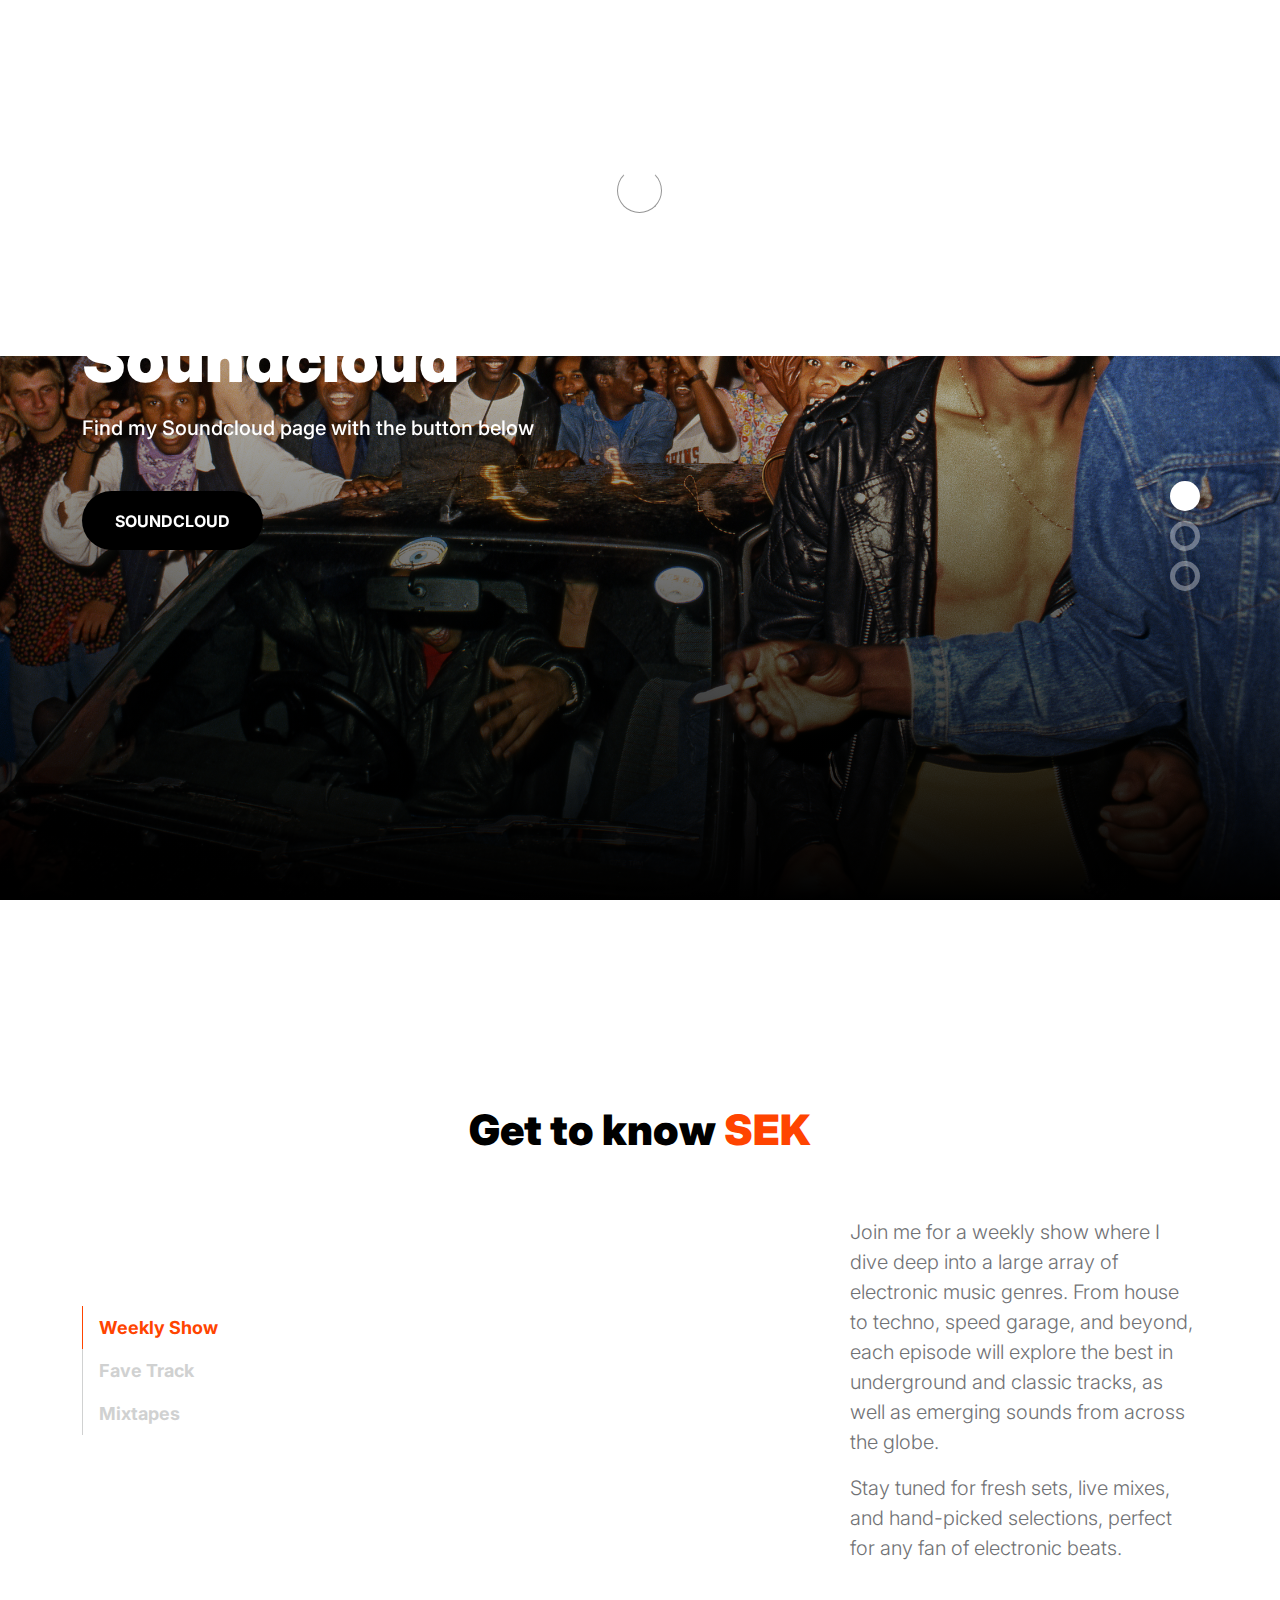
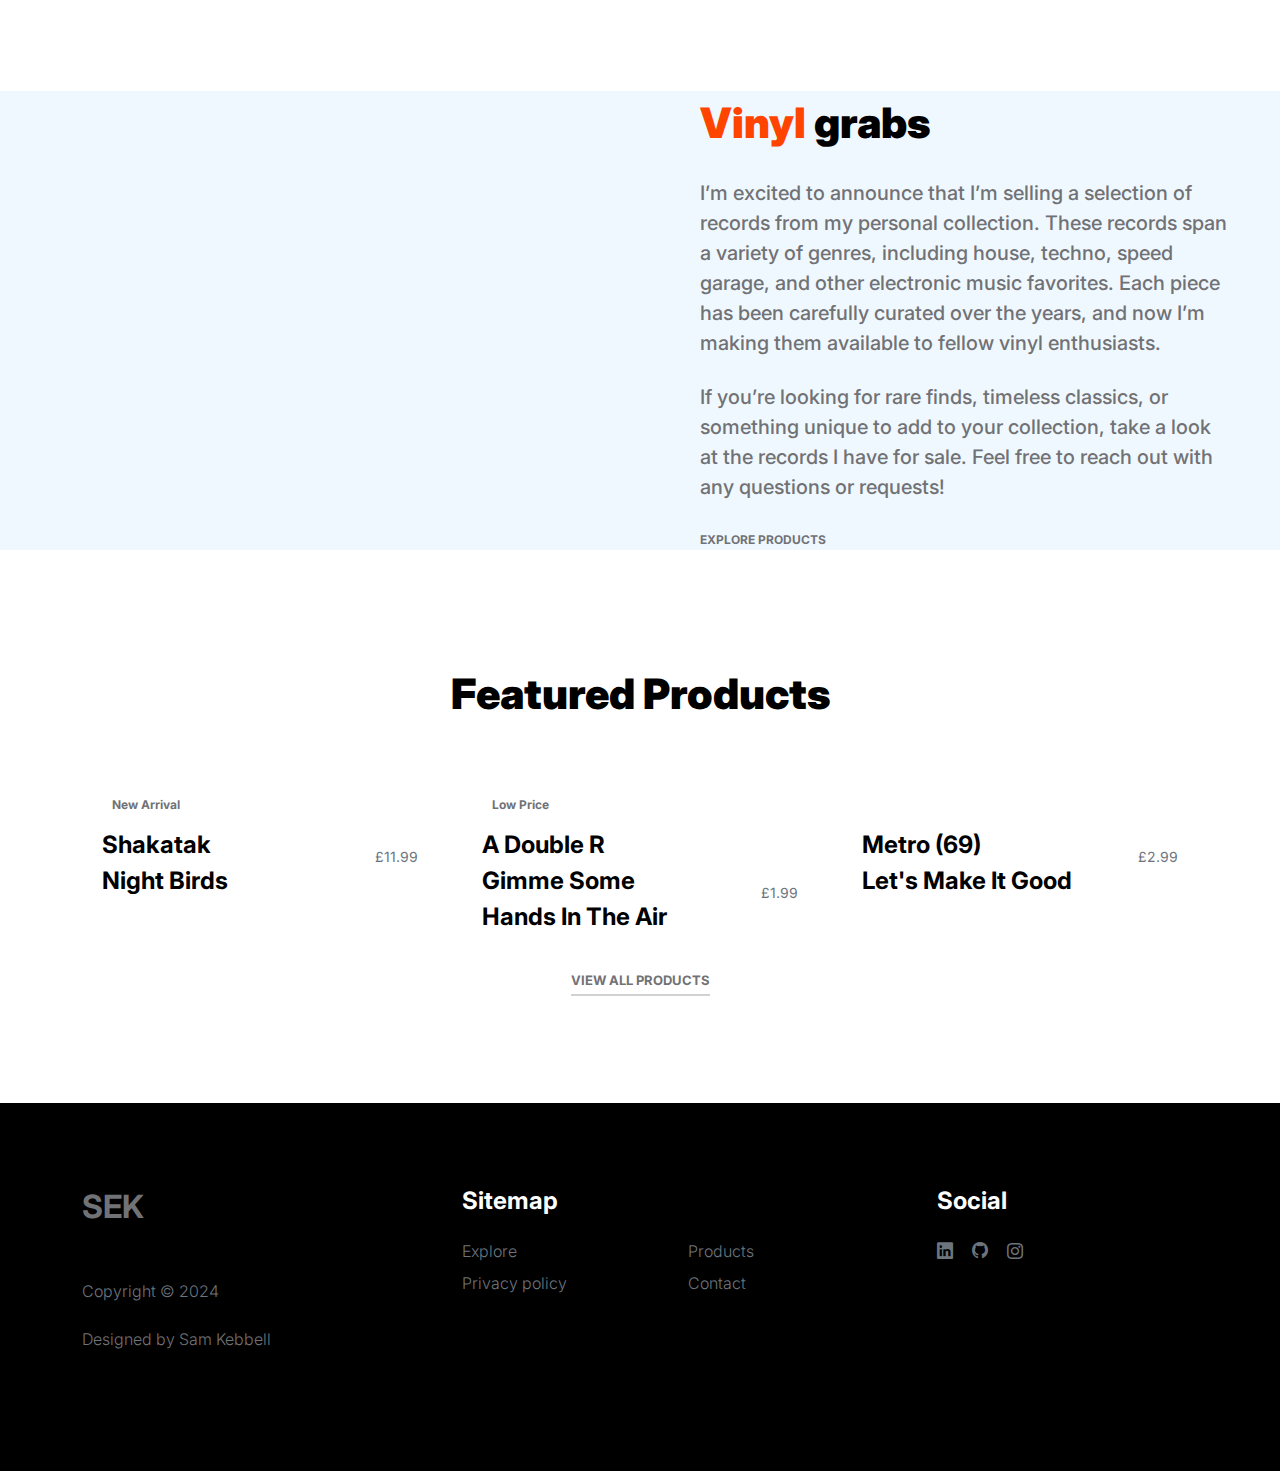
==== commit 5b5b3f8b: "Updates" ====
--- a/index.html
+++ b/index.html
@@ -418,3 +418,5 @@
 
     </body>
 </html>
+
+
